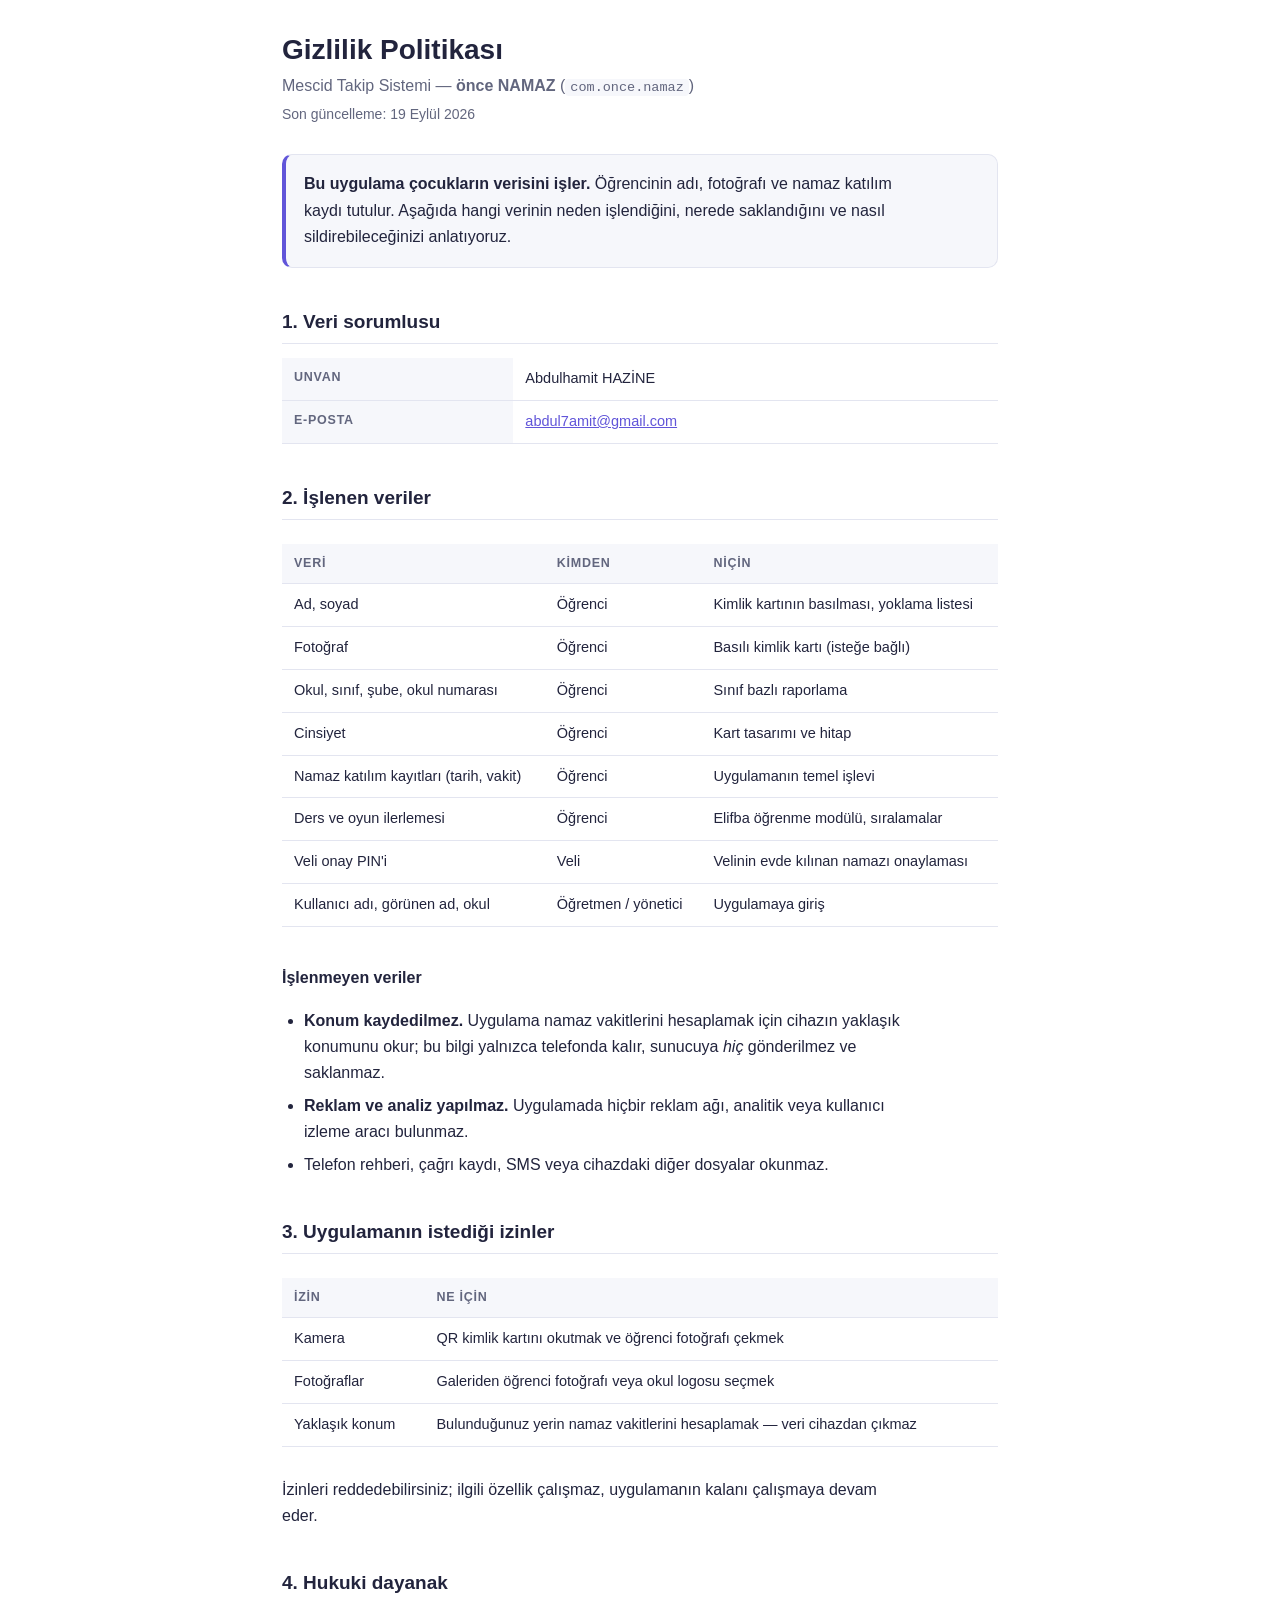
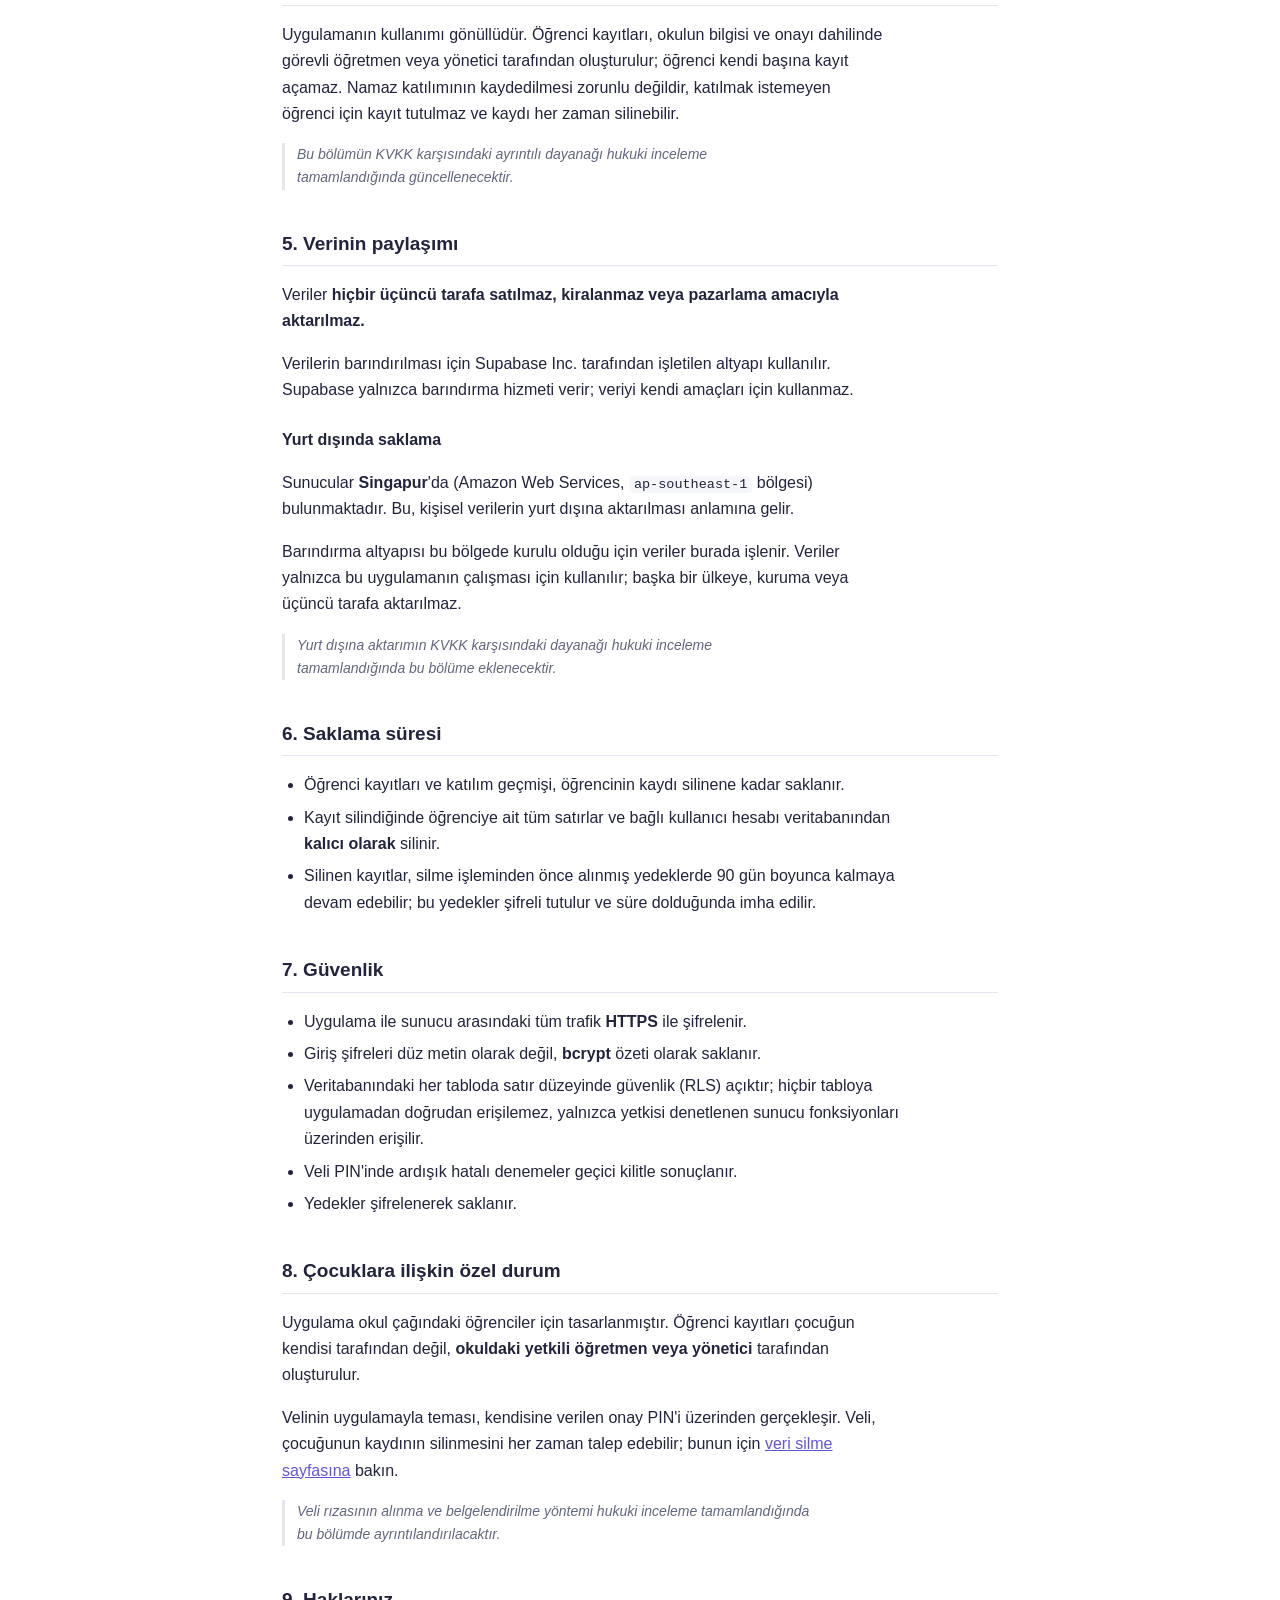
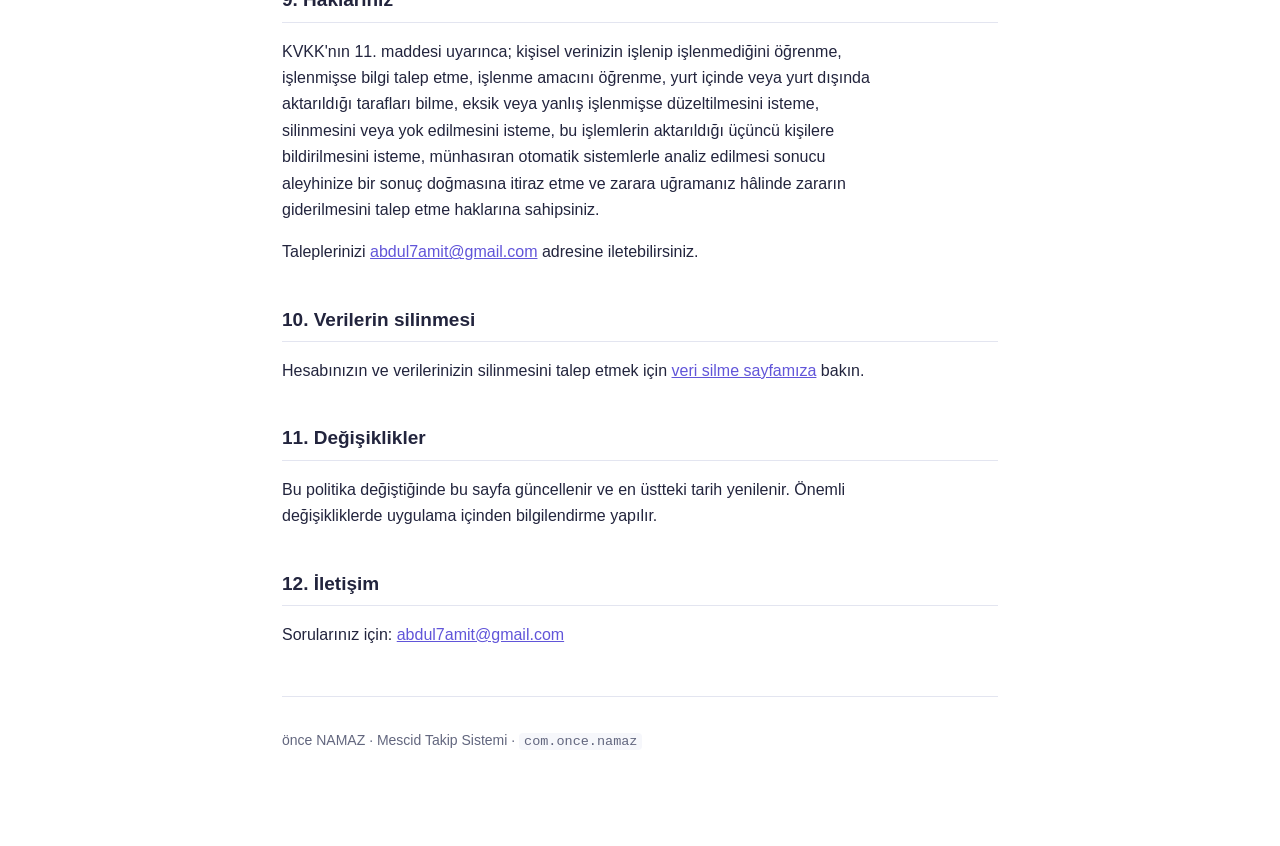
==== gizlilik.html @ a5a2df78 "önce NAMAZ yasal sayfaları" ====
<!doctype html>
<html lang="tr">
<head>
<meta charset="utf-8">
<meta name="viewport" content="width=device-width, initial-scale=1">
<title>Gizlilik Politikası — önce NAMAZ</title>
<link rel="stylesheet" href="stil.css">
</head>
<body>

<h1>Gizlilik Politikası</h1>
<p class="sub">Mescid Takip Sistemi — <strong>önce NAMAZ</strong> (<code>com.once.namaz</code>)</p>
<p class="date">Son güncelleme: 19 Eylül 2026</p>

<div class="kutu">
  <p><strong>Bu uygulama çocukların verisini işler.</strong> Öğrencinin adı, fotoğrafı ve namaz katılım kaydı tutulur. Aşağıda hangi verinin neden işlendiğini, nerede saklandığını ve nasıl sildirebileceğinizi anlatıyoruz.</p>
</div>

<h2>1. Veri sorumlusu</h2>
<table>
  <tr><th>Unvan</th><td>Abdulhamit HAZİNE</td></tr>
  <tr><th>E-posta</th><td><a href="mailto:abdul7amit@gmail.com">abdul7amit@gmail.com</a></td></tr>
</table>

<h2>2. İşlenen veriler</h2>
<div class="scroll">
<table>
  <thead><tr><th>Veri</th><th>Kimden</th><th>Niçin</th></tr></thead>
  <tbody>
    <tr><td>Ad, soyad</td><td>Öğrenci</td><td>Kimlik kartının basılması, yoklama listesi</td></tr>
    <tr><td>Fotoğraf</td><td>Öğrenci</td><td>Basılı kimlik kartı (isteğe bağlı)</td></tr>
    <tr><td>Okul, sınıf, şube, okul numarası</td><td>Öğrenci</td><td>Sınıf bazlı raporlama</td></tr>
    <tr><td>Cinsiyet</td><td>Öğrenci</td><td>Kart tasarımı ve hitap</td></tr>
    <tr><td>Namaz katılım kayıtları (tarih, vakit)</td><td>Öğrenci</td><td>Uygulamanın temel işlevi</td></tr>
    <tr><td>Ders ve oyun ilerlemesi</td><td>Öğrenci</td><td>Elifba öğrenme modülü, sıralamalar</td></tr>
    <tr><td>Veli onay PIN'i</td><td>Veli</td><td>Velinin evde kılınan namazı onaylaması</td></tr>
    <tr><td>Kullanıcı adı, görünen ad, okul</td><td>Öğretmen / yönetici</td><td>Uygulamaya giriş</td></tr>
  </tbody>
</table>
</div>

<h3>İşlenmeyen veriler</h3>
<ul>
  <li><strong>Konum kaydedilmez.</strong> Uygulama namaz vakitlerini hesaplamak için cihazın yaklaşık konumunu okur; bu bilgi yalnızca telefonda kalır, sunucuya <em>hiç</em> gönderilmez ve saklanmaz.</li>
  <li><strong>Reklam ve analiz yapılmaz.</strong> Uygulamada hiçbir reklam ağı, analitik veya kullanıcı izleme aracı bulunmaz.</li>
  <li>Telefon rehberi, çağrı kaydı, SMS veya cihazdaki diğer dosyalar okunmaz.</li>
</ul>

<h2>3. Uygulamanın istediği izinler</h2>
<div class="scroll">
<table>
  <thead><tr><th>İzin</th><th>Ne için</th></tr></thead>
  <tbody>
    <tr><td>Kamera</td><td>QR kimlik kartını okutmak ve öğrenci fotoğrafı çekmek</td></tr>
    <tr><td>Fotoğraflar</td><td>Galeriden öğrenci fotoğrafı veya okul logosu seçmek</td></tr>
    <tr><td>Yaklaşık konum</td><td>Bulunduğunuz yerin namaz vakitlerini hesaplamak — veri cihazdan çıkmaz</td></tr>
  </tbody>
</table>
</div>
<p>İzinleri reddedebilirsiniz; ilgili özellik çalışmaz, uygulamanın kalanı çalışmaya devam eder.</p>

<h2>4. Hukuki dayanak</h2>
<p>Uygulamanın kullanımı gönüllüdür. Öğrenci kayıtları, okulun bilgisi ve
onayı dahilinde görevli öğretmen veya yönetici tarafından oluşturulur; öğrenci
kendi başına kayıt açamaz. Namaz katılımının kaydedilmesi zorunlu değildir,
katılmak istemeyen öğrenci için kayıt tutulmaz ve kaydı her zaman silinebilir.</p>
<p class="inceleme">Bu bölümün KVKK karşısındaki ayrıntılı dayanağı hukuki
inceleme tamamlandığında güncellenecektir.</p>

<h2>5. Verinin paylaşımı</h2>
<p>Veriler <strong>hiçbir üçüncü tarafa satılmaz, kiralanmaz veya pazarlama amacıyla aktarılmaz.</strong></p>
<p>Verilerin barındırılması için Supabase Inc. tarafından işletilen altyapı kullanılır. Supabase yalnızca barındırma hizmeti verir; veriyi kendi amaçları için kullanmaz.</p>

<h3>Yurt dışında saklama</h3>
<p>Sunucular <strong>Singapur</strong>'da (Amazon Web Services, <code>ap-southeast-1</code> bölgesi) bulunmaktadır. Bu, kişisel verilerin yurt dışına aktarılması anlamına gelir.</p>
<p>Barındırma altyapısı bu bölgede kurulu olduğu için veriler burada işlenir.
Veriler yalnızca bu uygulamanın çalışması için kullanılır; başka bir ülkeye,
kuruma veya üçüncü tarafa aktarılmaz.</p>
<p class="inceleme">Yurt dışına aktarımın KVKK karşısındaki dayanağı hukuki
inceleme tamamlandığında bu bölüme eklenecektir.</p>

<h2>6. Saklama süresi</h2>
<ul>
  <li>Öğrenci kayıtları ve katılım geçmişi, öğrencinin kaydı silinene kadar saklanır.</li>
  <li>Kayıt silindiğinde öğrenciye ait tüm satırlar ve bağlı kullanıcı hesabı veritabanından <strong>kalıcı olarak</strong> silinir.</li>
  <li>Silinen kayıtlar, silme işleminden önce alınmış yedeklerde 90 gün boyunca kalmaya devam edebilir; bu yedekler şifreli tutulur ve süre dolduğunda imha edilir.</li>
</ul>

<h2>7. Güvenlik</h2>
<ul>
  <li>Uygulama ile sunucu arasındaki tüm trafik <strong>HTTPS</strong> ile şifrelenir.</li>
  <li>Giriş şifreleri düz metin olarak değil, <strong>bcrypt</strong> özeti olarak saklanır.</li>
  <li>Veritabanındaki her tabloda satır düzeyinde güvenlik (RLS) açıktır; hiçbir tabloya uygulamadan doğrudan erişilemez, yalnızca yetkisi denetlenen sunucu fonksiyonları üzerinden erişilir.</li>
  <li>Veli PIN'inde ardışık hatalı denemeler geçici kilitle sonuçlanır.</li>
  <li>Yedekler şifrelenerek saklanır.</li>
</ul>

<h2>8. Çocuklara ilişkin özel durum</h2>
<p>Uygulama okul çağındaki öğrenciler için tasarlanmıştır. Öğrenci kayıtları çocuğun kendisi tarafından değil, <strong>okuldaki yetkili öğretmen veya yönetici</strong> tarafından oluşturulur.</p>
<p>Velinin uygulamayla teması, kendisine verilen onay PIN'i üzerinden
gerçekleşir. Veli, çocuğunun kaydının silinmesini her zaman talep edebilir;
bunun için <a href="veri-silme.html">veri silme sayfasına</a> bakın.</p>
<p class="inceleme">Veli rızasının alınma ve belgelendirilme yöntemi hukuki
inceleme tamamlandığında bu bölümde ayrıntılandırılacaktır.</p>

<h2>9. Haklarınız</h2>
<p>KVKK'nın 11. maddesi uyarınca; kişisel verinizin işlenip işlenmediğini öğrenme, işlenmişse bilgi talep etme, işlenme amacını öğrenme, yurt içinde veya yurt dışında aktarıldığı tarafları bilme, eksik veya yanlış işlenmişse düzeltilmesini isteme, silinmesini veya yok edilmesini isteme, bu işlemlerin aktarıldığı üçüncü kişilere bildirilmesini isteme, münhasıran otomatik sistemlerle analiz edilmesi sonucu aleyhinize bir sonuç doğmasına itiraz etme ve zarara uğramanız hâlinde zararın giderilmesini talep etme haklarına sahipsiniz.</p>
<p>Taleplerinizi <a href="mailto:abdul7amit@gmail.com">abdul7amit@gmail.com</a> adresine iletebilirsiniz.</p>

<h2>10. Verilerin silinmesi</h2>
<p>Hesabınızın ve verilerinizin silinmesini talep etmek için <a href="veri-silme.html">veri silme sayfamıza</a> bakın.</p>

<h2>11. Değişiklikler</h2>
<p>Bu politika değiştiğinde bu sayfa güncellenir ve en üstteki tarih yenilenir. Önemli değişikliklerde uygulama içinden bilgilendirme yapılır.</p>

<h2>12. İletişim</h2>
<p>Sorularınız için: <a href="mailto:abdul7amit@gmail.com">abdul7amit@gmail.com</a></p>

<footer>
  <p>önce NAMAZ · Mescid Takip Sistemi · <code>com.once.namaz</code></p>
</footer>

</body>
</html>
---- stil.css ----
/* Yasal sayfalar icin sade, her yerde calisan stil. Harici font yok. */
:root {
  --ink: #22243D; --muted: #62667E; --rule: #E3E5F0;
  --bg: #FFFFFF; --soft: #F6F7FB; --accent: #6155D9; --warn: #B96016; --warn-bg: #FFF6EC;
}
@media (prefers-color-scheme: dark) {
  :root {
    --ink: #EDEEF7; --muted: #9EA2BD; --rule: #32345A;
    --bg: #16172A; --soft: #1F2039; --accent: #9D93FF; --warn: #E9A264; --warn-bg: #3D2C1C;
  }
}
* { box-sizing: border-box; }
body {
  margin: 0 auto; padding: 32px 22px 80px; max-width: 760px;
  background: var(--bg); color: var(--ink);
  font: 16px/1.65 -apple-system, BlinkMacSystemFont, "Segoe UI", Roboto, Arial, sans-serif;
  -webkit-text-size-adjust: 100%;
}
h1 { font-size: 28px; line-height: 1.25; margin: 0 0 6px; }
h2 { font-size: 19px; margin: 38px 0 10px; padding-bottom: 6px; border-bottom: 1px solid var(--rule); }
h3 { font-size: 16px; margin: 24px 0 8px; }
p, li { max-width: 68ch; }
.sub { color: var(--muted); margin: 0 0 4px; }
.date { color: var(--muted); font-size: 14px; margin: 0 0 28px; }
ul { padding-left: 22px; }
li { margin-bottom: 6px; }
a { color: var(--accent); }
code {
  background: var(--soft); padding: 1px 5px; border-radius: 4px;
  font: 13.5px/1.5 ui-monospace, "SF Mono", Consolas, monospace;
}
table { border-collapse: collapse; width: 100%; font-size: 14.5px; margin: 14px 0; }
th, td { text-align: left; padding: 9px 12px; border-bottom: 1px solid var(--rule); vertical-align: top; }
th { background: var(--soft); font-size: 12.5px; text-transform: uppercase; letter-spacing: .06em; color: var(--muted); }
.scroll { overflow-x: auto; }
.doldur {
  background: var(--warn-bg); border: 1px dashed var(--warn); color: var(--warn);
  padding: 2px 7px; border-radius: 5px; font-weight: 600; font-size: 14px;
}
.kutu {
  background: var(--soft); border: 1px solid var(--rule); border-left: 4px solid var(--accent);
  border-radius: 10px; padding: 16px 18px; margin: 20px 0;
}
.kutu p:first-child { margin-top: 0; }
.kutu p:last-child { margin-bottom: 0; }
footer { margin-top: 48px; padding-top: 18px; border-top: 1px solid var(--rule); color: var(--muted); font-size: 14px; }

/* Hukuki inceleme bekleyen bolumler icin sade, gorunur ama abartisiz not. */
.inceleme {
  font-size: 14px; color: var(--muted); font-style: italic;
  border-left: 3px solid var(--rule); padding-left: 12px; margin-top: 12px;
}
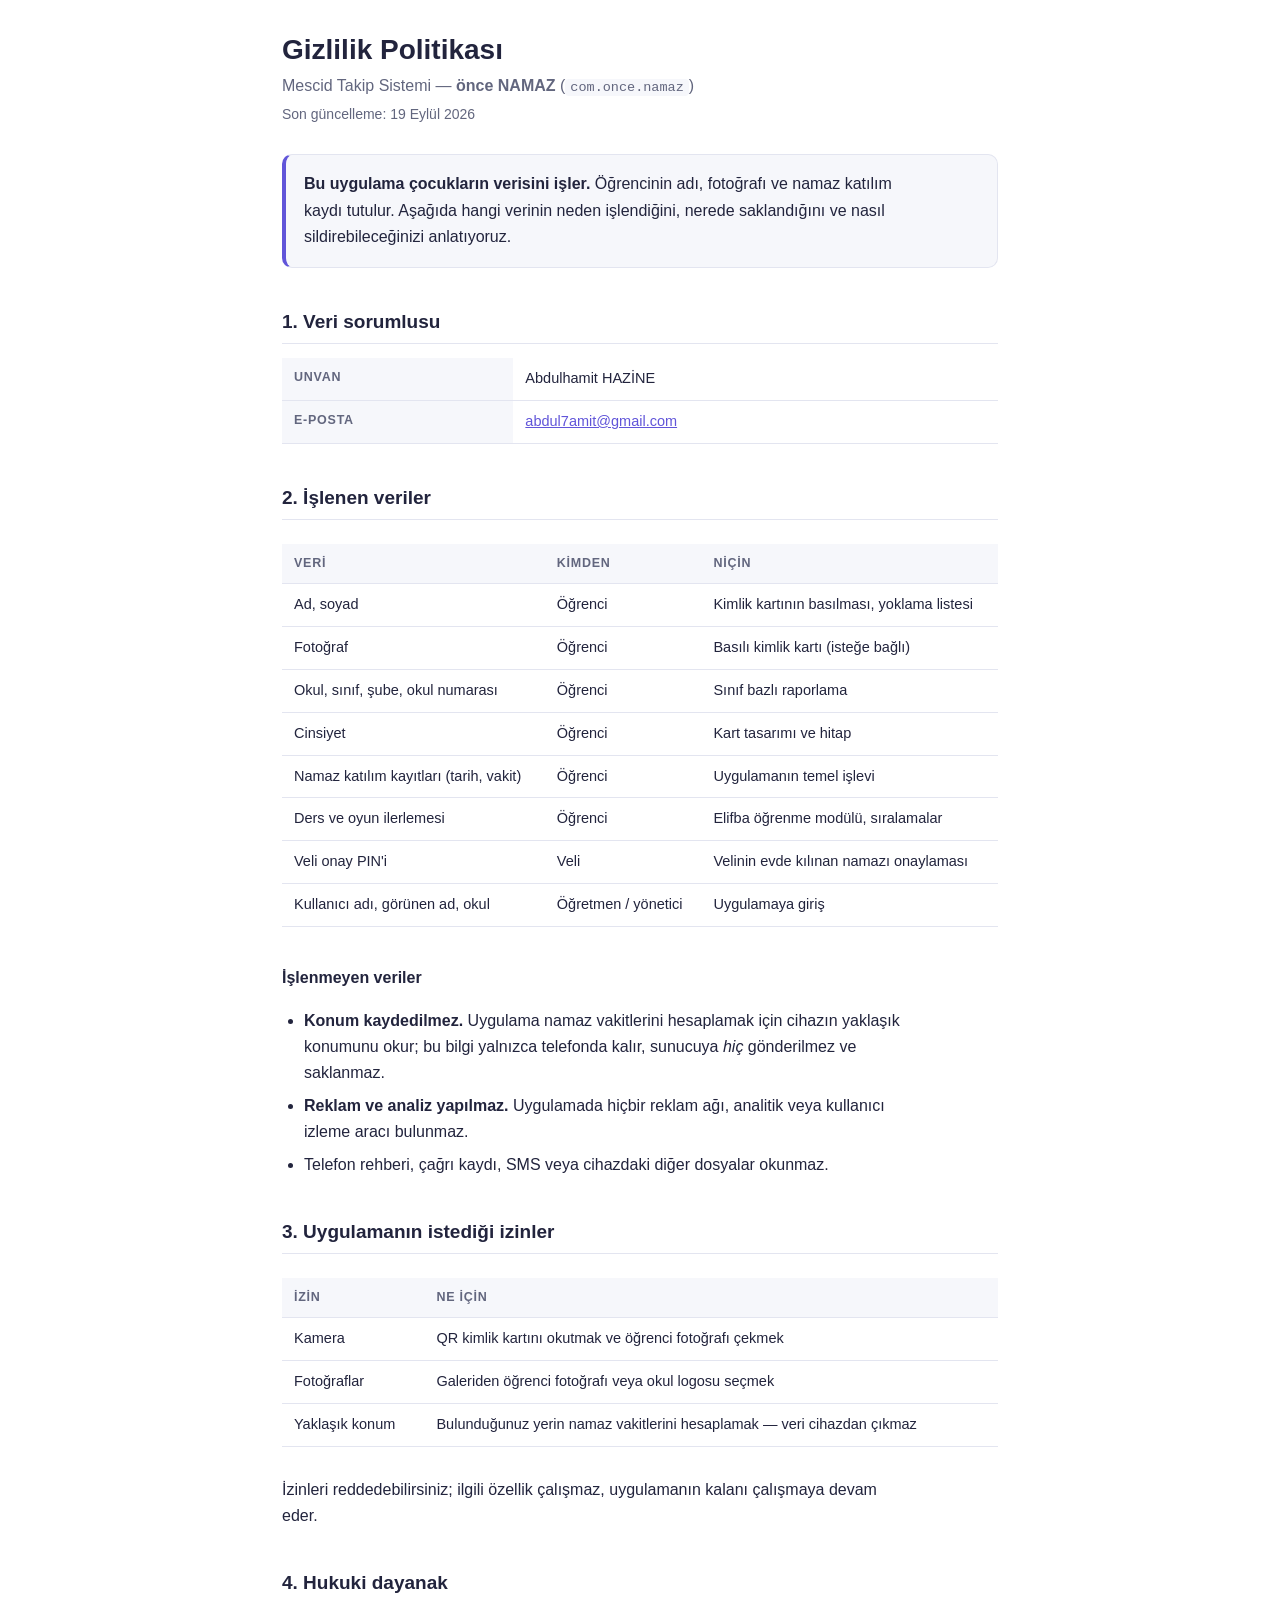
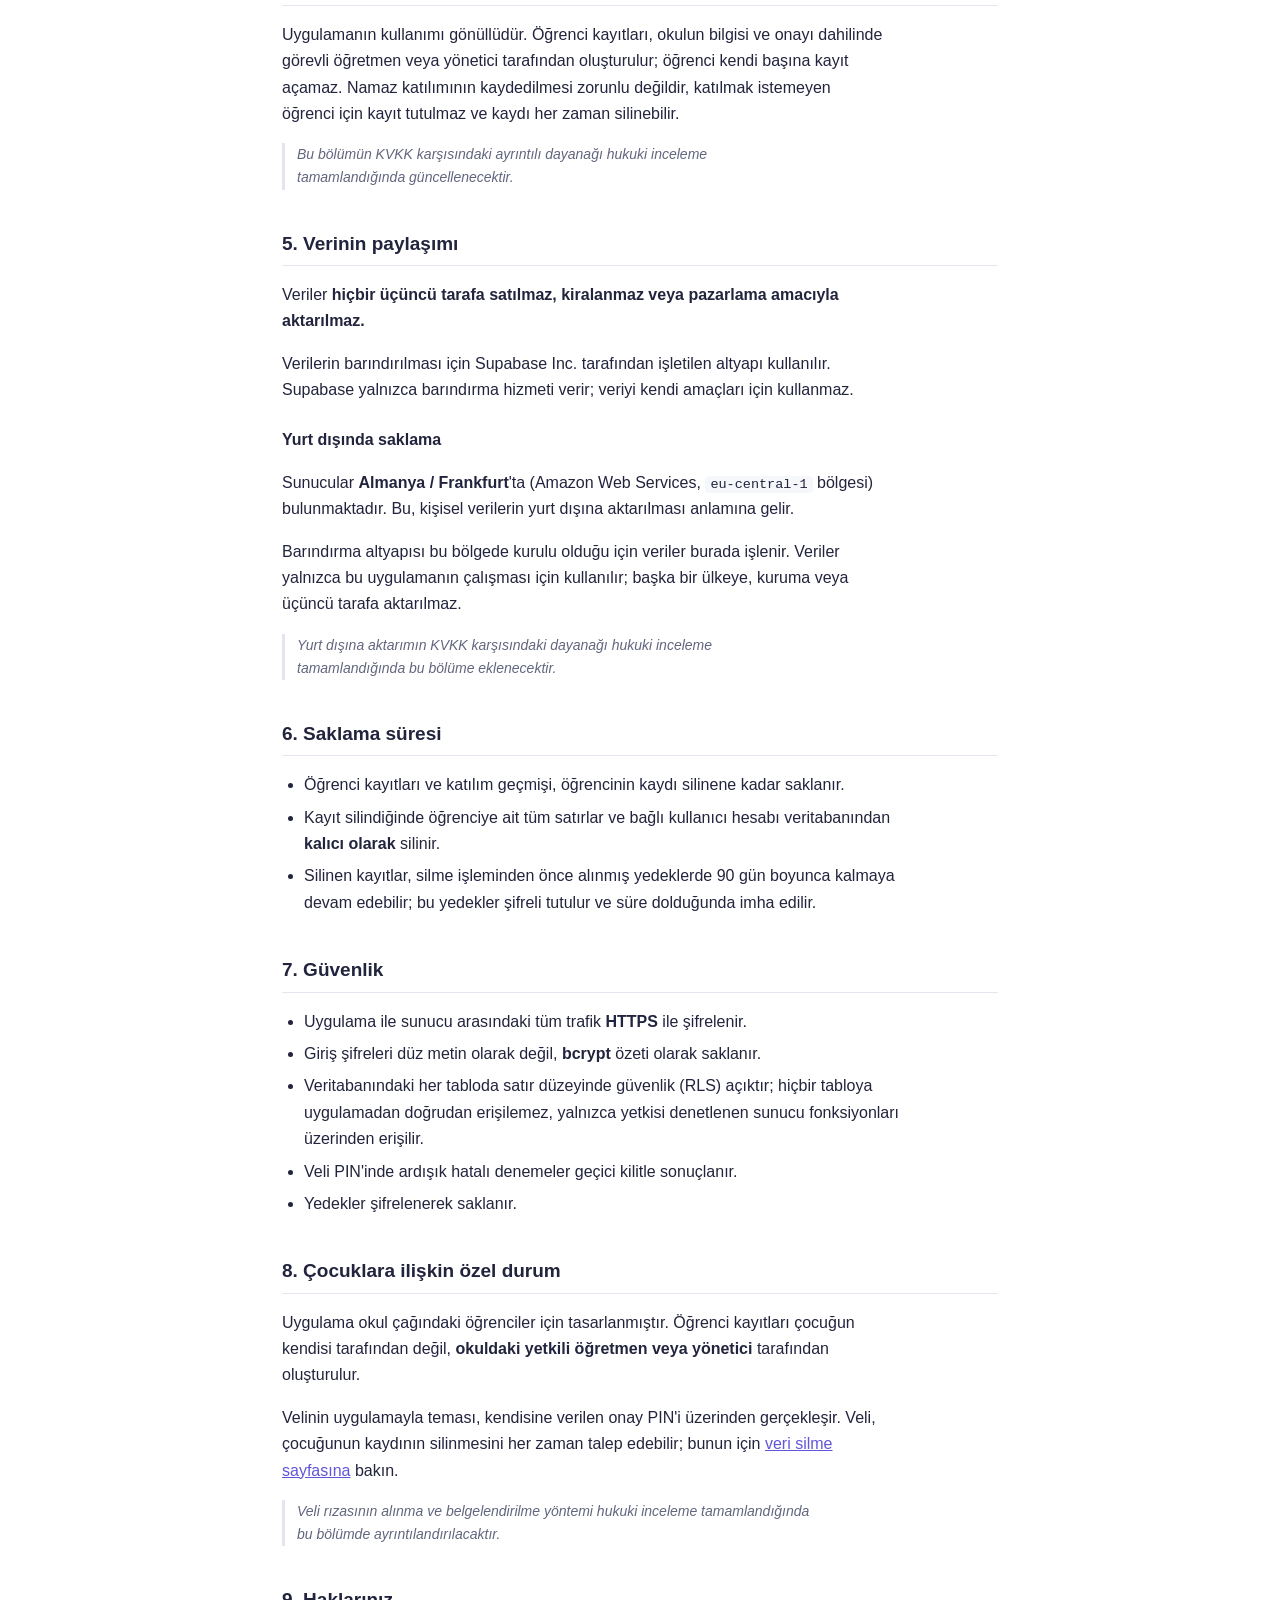
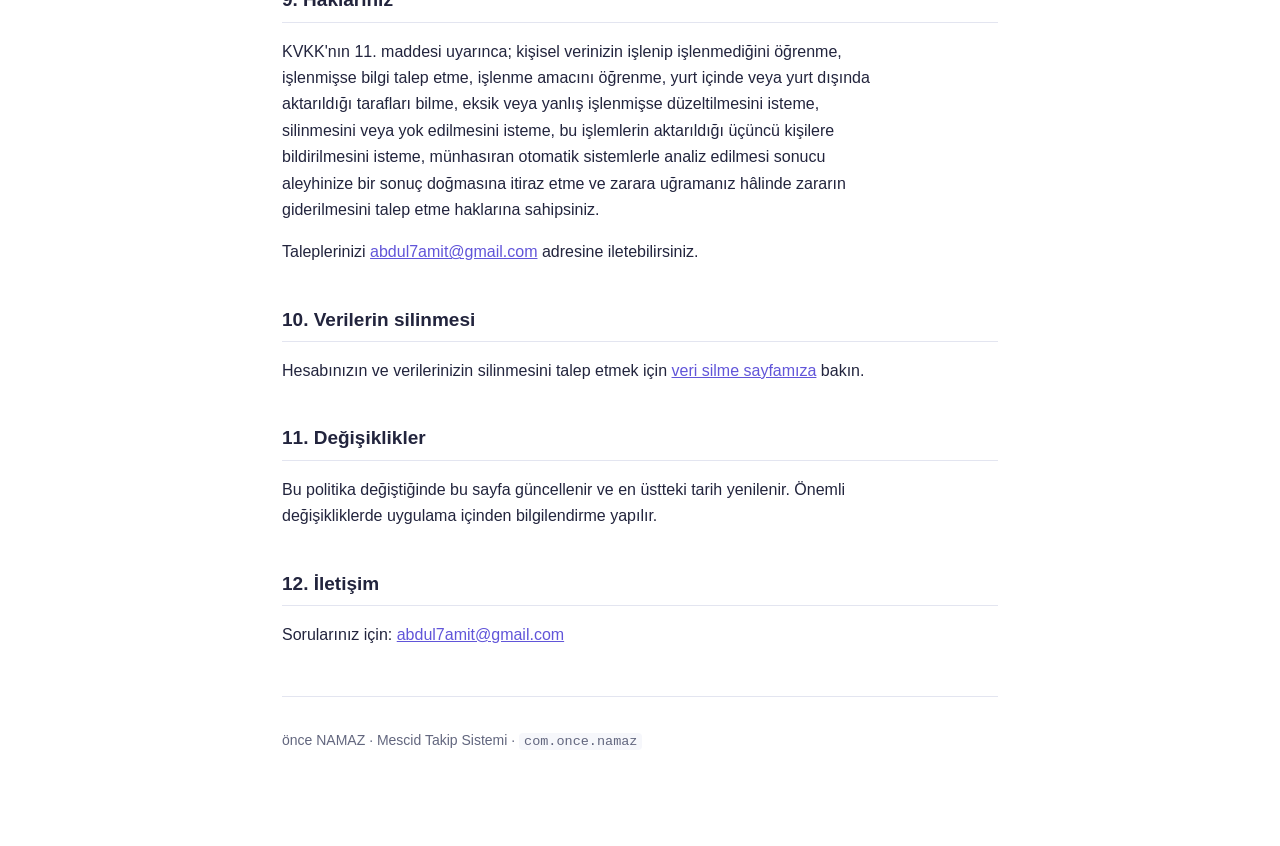
==== commit 2baa2e7d: "Sunucu konumunu düzelt: Singapur -> Almanya/Frankfurt Supabase projesi eu-central-1 bölgesine taşınd" ====
--- a/gizlilik.html
+++ b/gizlilik.html
@@ -72,7 +72,7 @@
 <p>Verilerin barındırılması için Supabase Inc. tarafından işletilen altyapı kullanılır. Supabase yalnızca barındırma hizmeti verir; veriyi kendi amaçları için kullanmaz.</p>
 
 <h3>Yurt dışında saklama</h3>
-<p>Sunucular <strong>Singapur</strong>'da (Amazon Web Services, <code>ap-southeast-1</code> bölgesi) bulunmaktadır. Bu, kişisel verilerin yurt dışına aktarılması anlamına gelir.</p>
+<p>Sunucular <strong>Almanya / Frankfurt</strong>'ta (Amazon Web Services, <code>eu-central-1</code> bölgesi) bulunmaktadır. Bu, kişisel verilerin yurt dışına aktarılması anlamına gelir.</p>
 <p>Barındırma altyapısı bu bölgede kurulu olduğu için veriler burada işlenir.
 Veriler yalnızca bu uygulamanın çalışması için kullanılır; başka bir ülkeye,
 kuruma veya üçüncü tarafa aktarılmaz.</p>
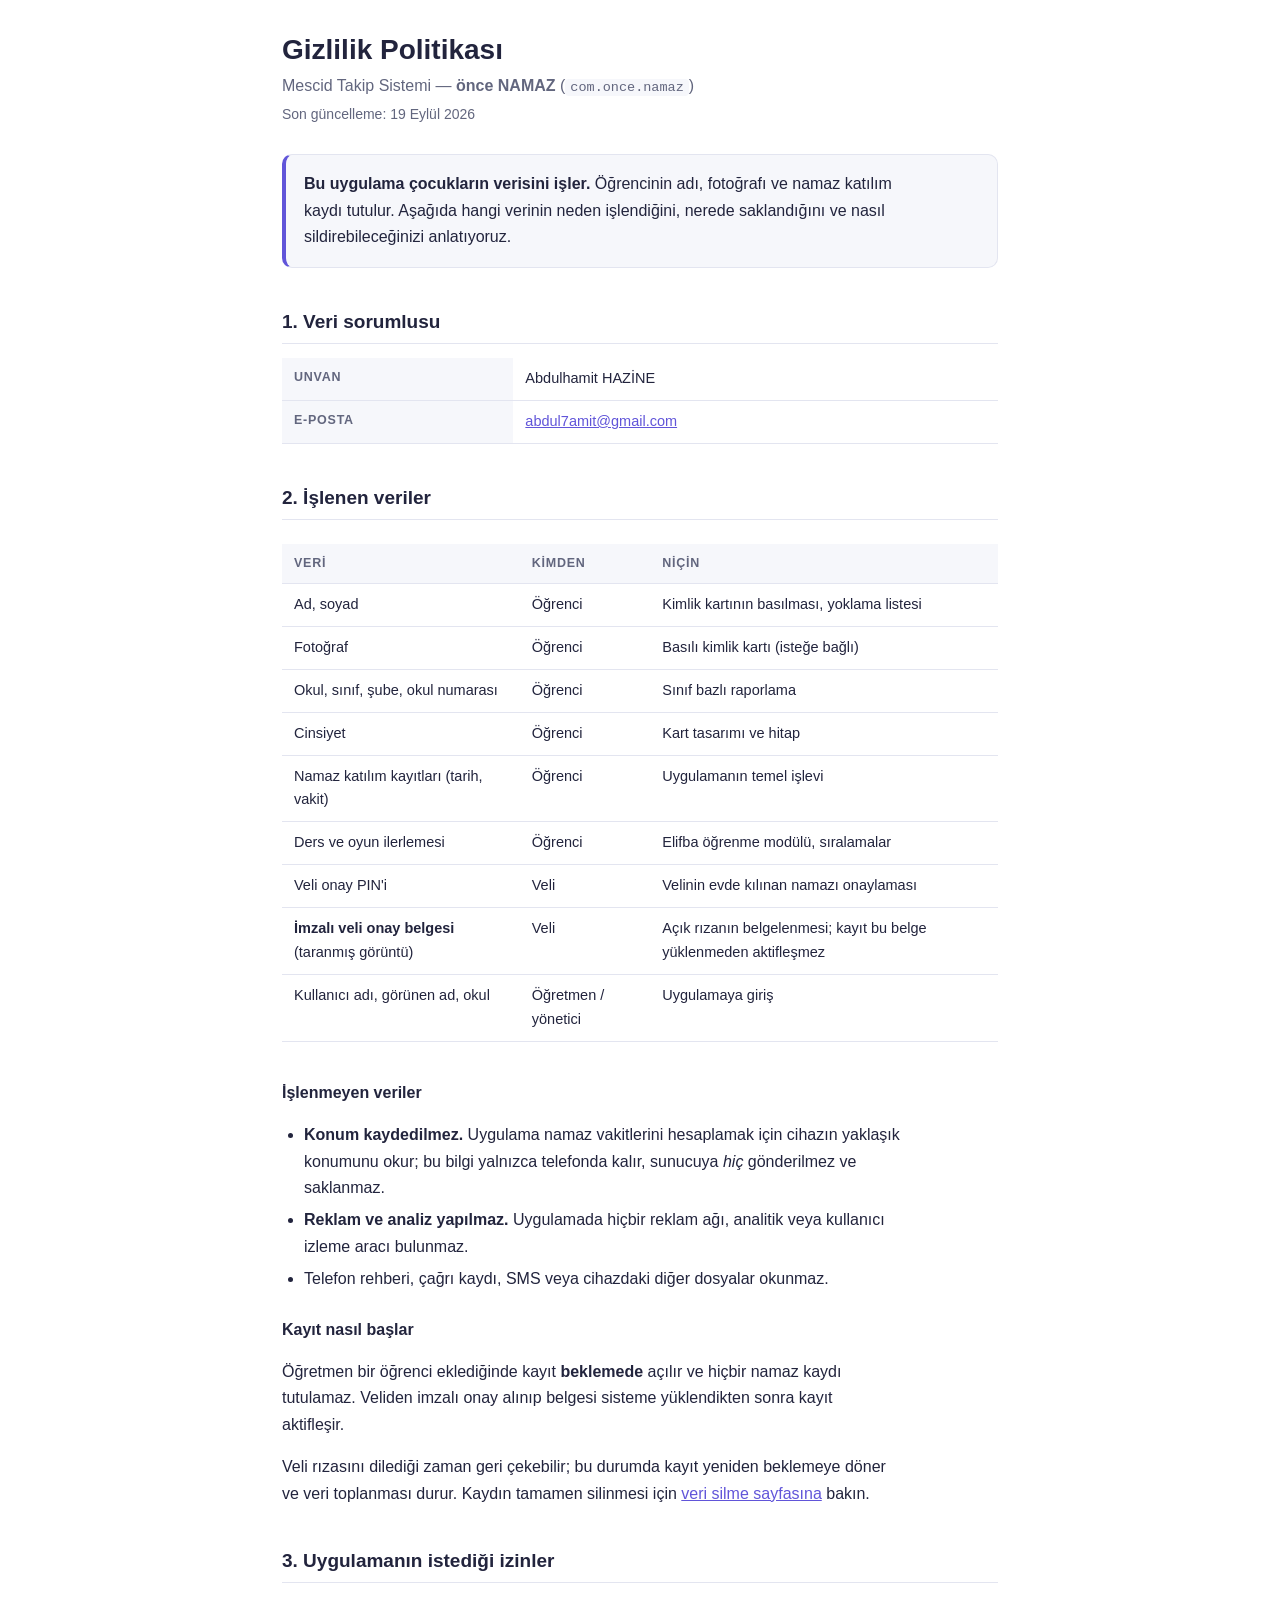
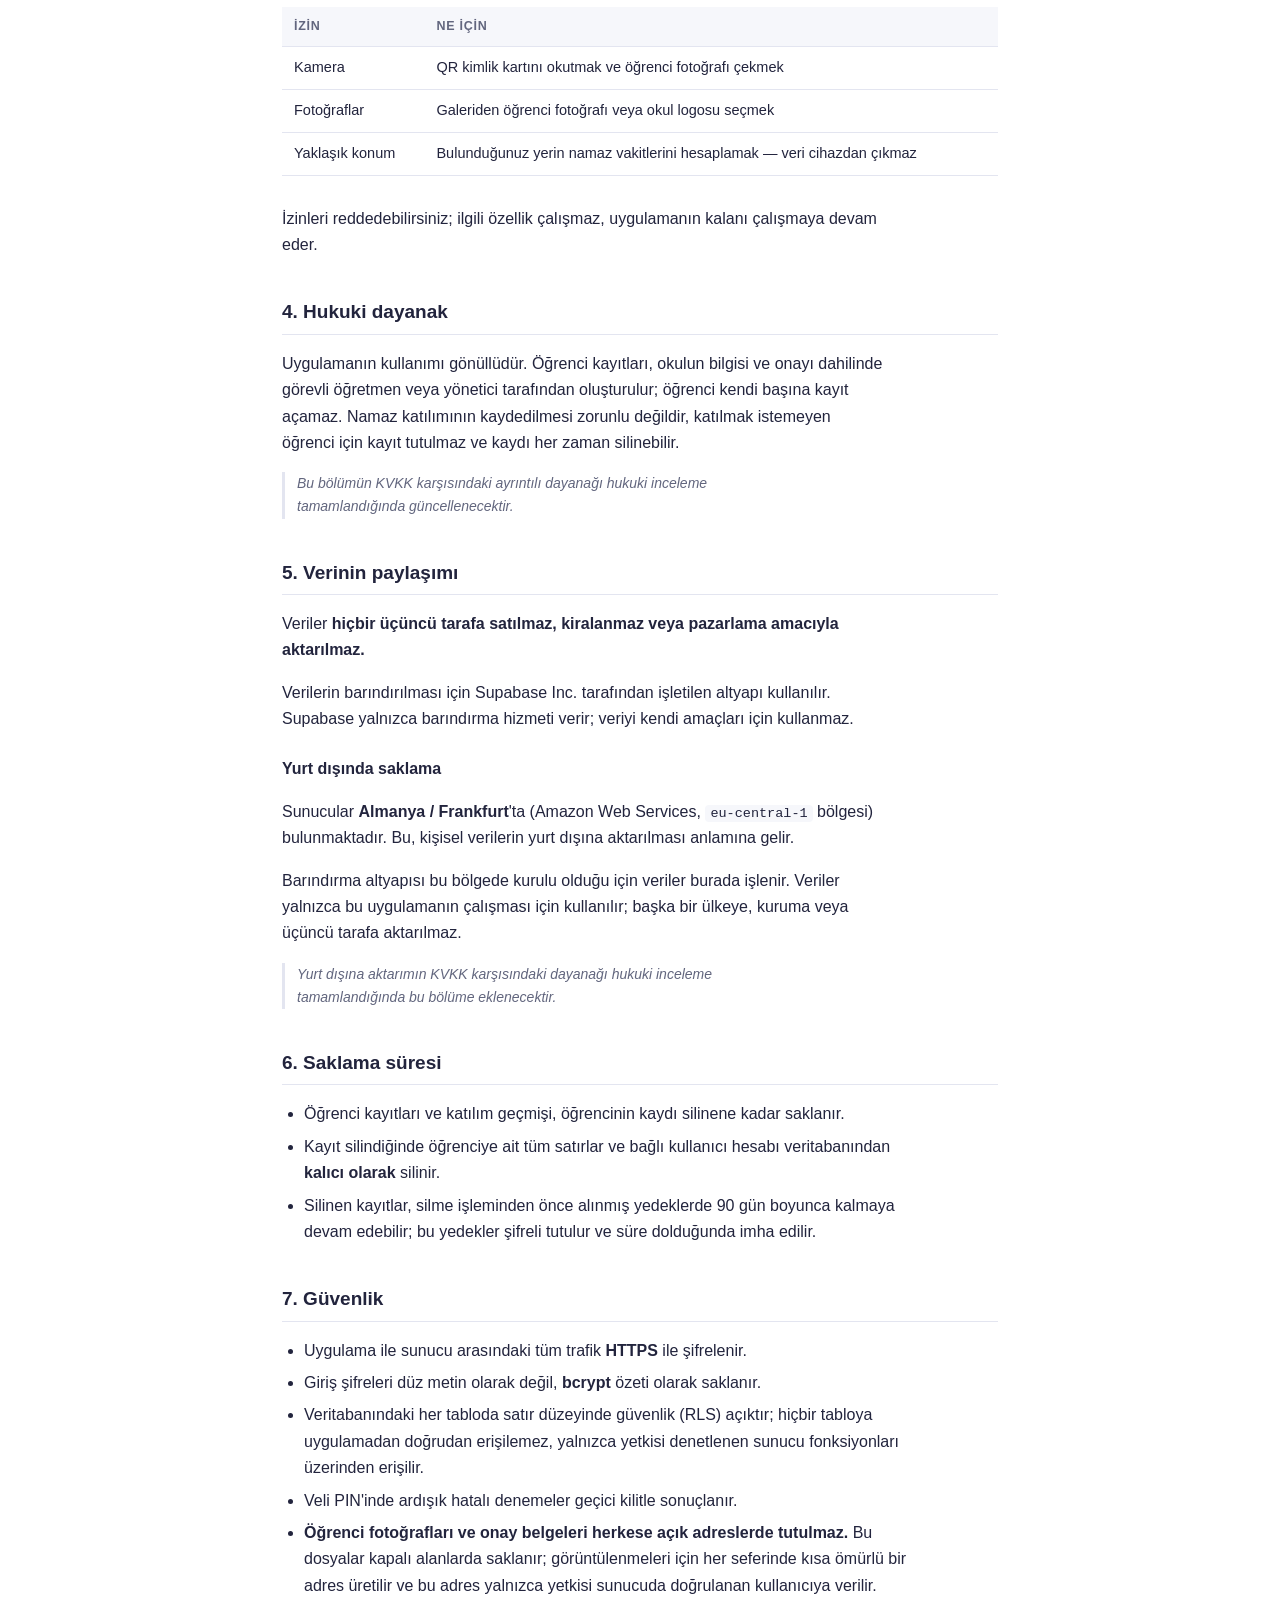
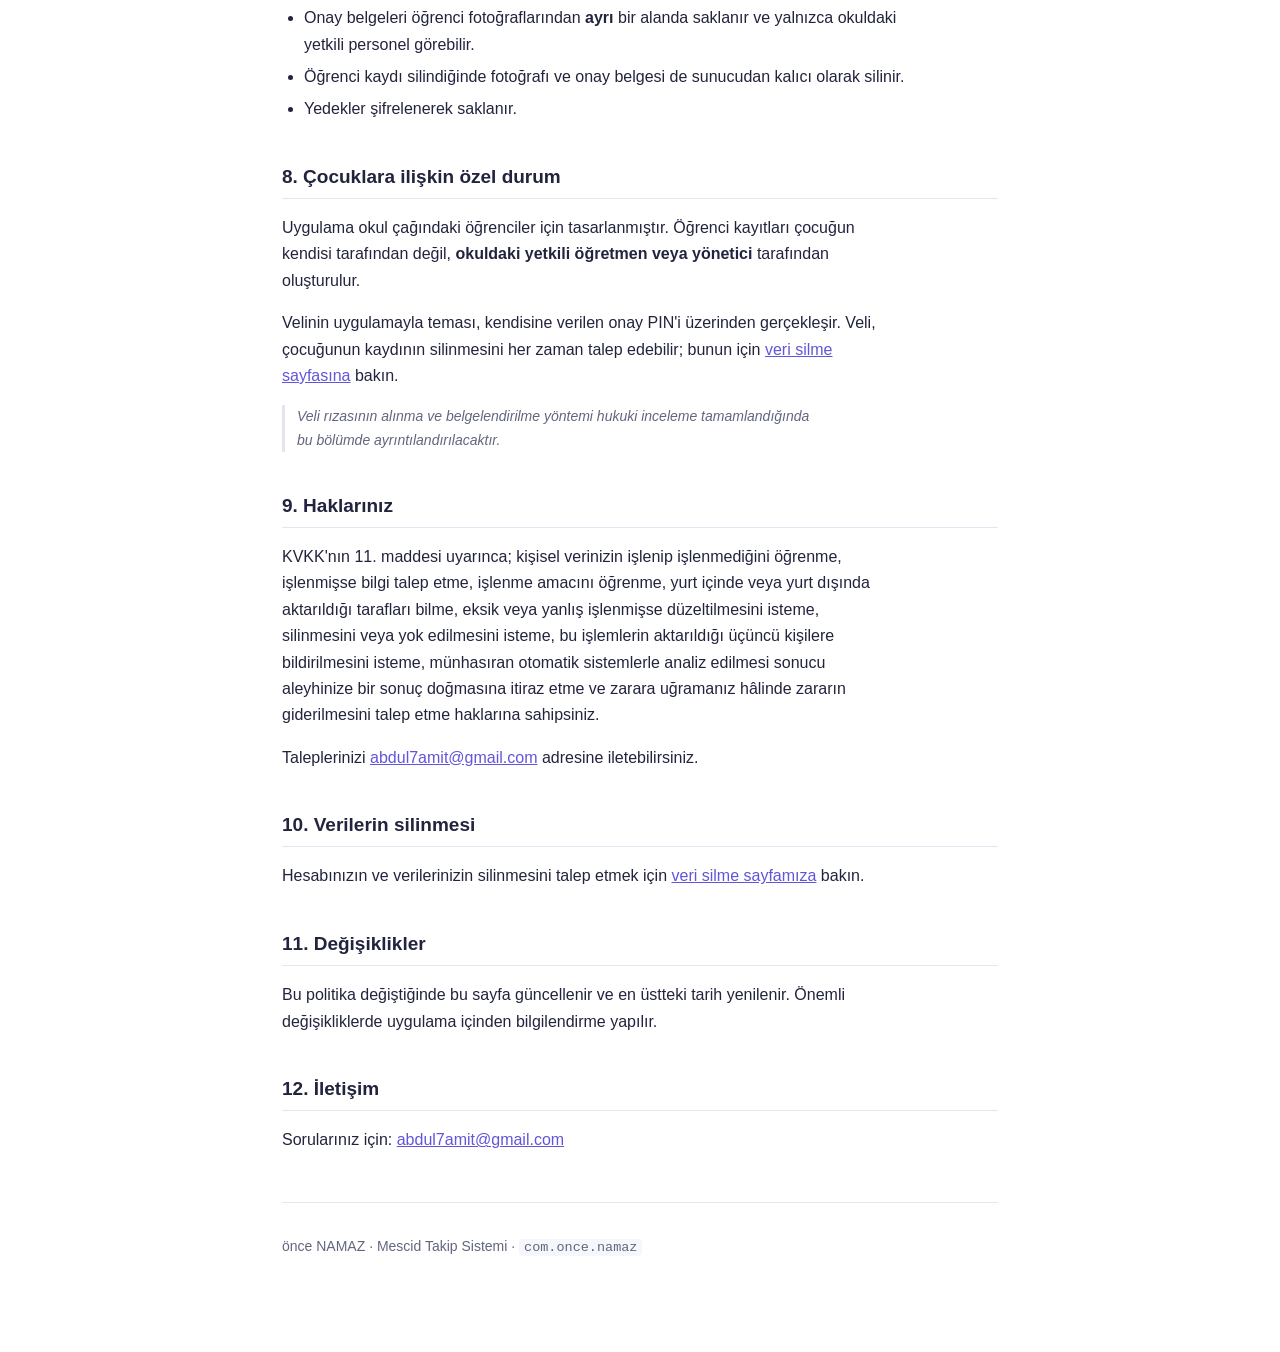
==== commit 9343a360: "Onay belgesi ve güncel güvenlik önlemleri" ====
--- a/gizlilik.html
+++ b/gizlilik.html
@@ -34,6 +34,7 @@
     <tr><td>Namaz katılım kayıtları (tarih, vakit)</td><td>Öğrenci</td><td>Uygulamanın temel işlevi</td></tr>
     <tr><td>Ders ve oyun ilerlemesi</td><td>Öğrenci</td><td>Elifba öğrenme modülü, sıralamalar</td></tr>
     <tr><td>Veli onay PIN'i</td><td>Veli</td><td>Velinin evde kılınan namazı onaylaması</td></tr>
+    <tr><td><strong>İmzalı veli onay belgesi</strong> (taranmış görüntü)</td><td>Veli</td><td>Açık rızanın belgelenmesi; kayıt bu belge yüklenmeden aktifleşmez</td></tr>
     <tr><td>Kullanıcı adı, görünen ad, okul</td><td>Öğretmen / yönetici</td><td>Uygulamaya giriş</td></tr>
   </tbody>
 </table>
@@ -45,6 +46,10 @@
   <li><strong>Reklam ve analiz yapılmaz.</strong> Uygulamada hiçbir reklam ağı, analitik veya kullanıcı izleme aracı bulunmaz.</li>
   <li>Telefon rehberi, çağrı kaydı, SMS veya cihazdaki diğer dosyalar okunmaz.</li>
 </ul>
+
+<h3>Kayıt nasıl başlar</h3>
+<p>Öğretmen bir öğrenci eklediğinde kayıt <strong>beklemede</strong> açılır ve hiçbir namaz kaydı tutulamaz. Veliden imzalı onay alınıp belgesi sisteme yüklendikten sonra kayıt aktifleşir.</p>
+<p>Veli rızasını dilediği zaman geri çekebilir; bu durumda kayıt yeniden beklemeye döner ve veri toplanması durur. Kaydın tamamen silinmesi için <a href="veri-silme.html">veri silme sayfasına</a> bakın.</p>
 
 <h2>3. Uygulamanın istediği izinler</h2>
 <div class="scroll">
@@ -92,6 +97,9 @@
   <li>Giriş şifreleri düz metin olarak değil, <strong>bcrypt</strong> özeti olarak saklanır.</li>
   <li>Veritabanındaki her tabloda satır düzeyinde güvenlik (RLS) açıktır; hiçbir tabloya uygulamadan doğrudan erişilemez, yalnızca yetkisi denetlenen sunucu fonksiyonları üzerinden erişilir.</li>
   <li>Veli PIN'inde ardışık hatalı denemeler geçici kilitle sonuçlanır.</li>
+  <li><strong>Öğrenci fotoğrafları ve onay belgeleri herkese açık adreslerde tutulmaz.</strong> Bu dosyalar kapalı alanlarda saklanır; görüntülenmeleri için her seferinde kısa ömürlü bir adres üretilir ve bu adres yalnızca yetkisi sunucuda doğrulanan kullanıcıya verilir.</li>
+  <li>Onay belgeleri öğrenci fotoğraflarından <strong>ayrı</strong> bir alanda saklanır ve yalnızca okuldaki yetkili personel görebilir.</li>
+  <li>Öğrenci kaydı silindiğinde fotoğrafı ve onay belgesi de sunucudan kalıcı olarak silinir.</li>
   <li>Yedekler şifrelenerek saklanır.</li>
 </ul>
 
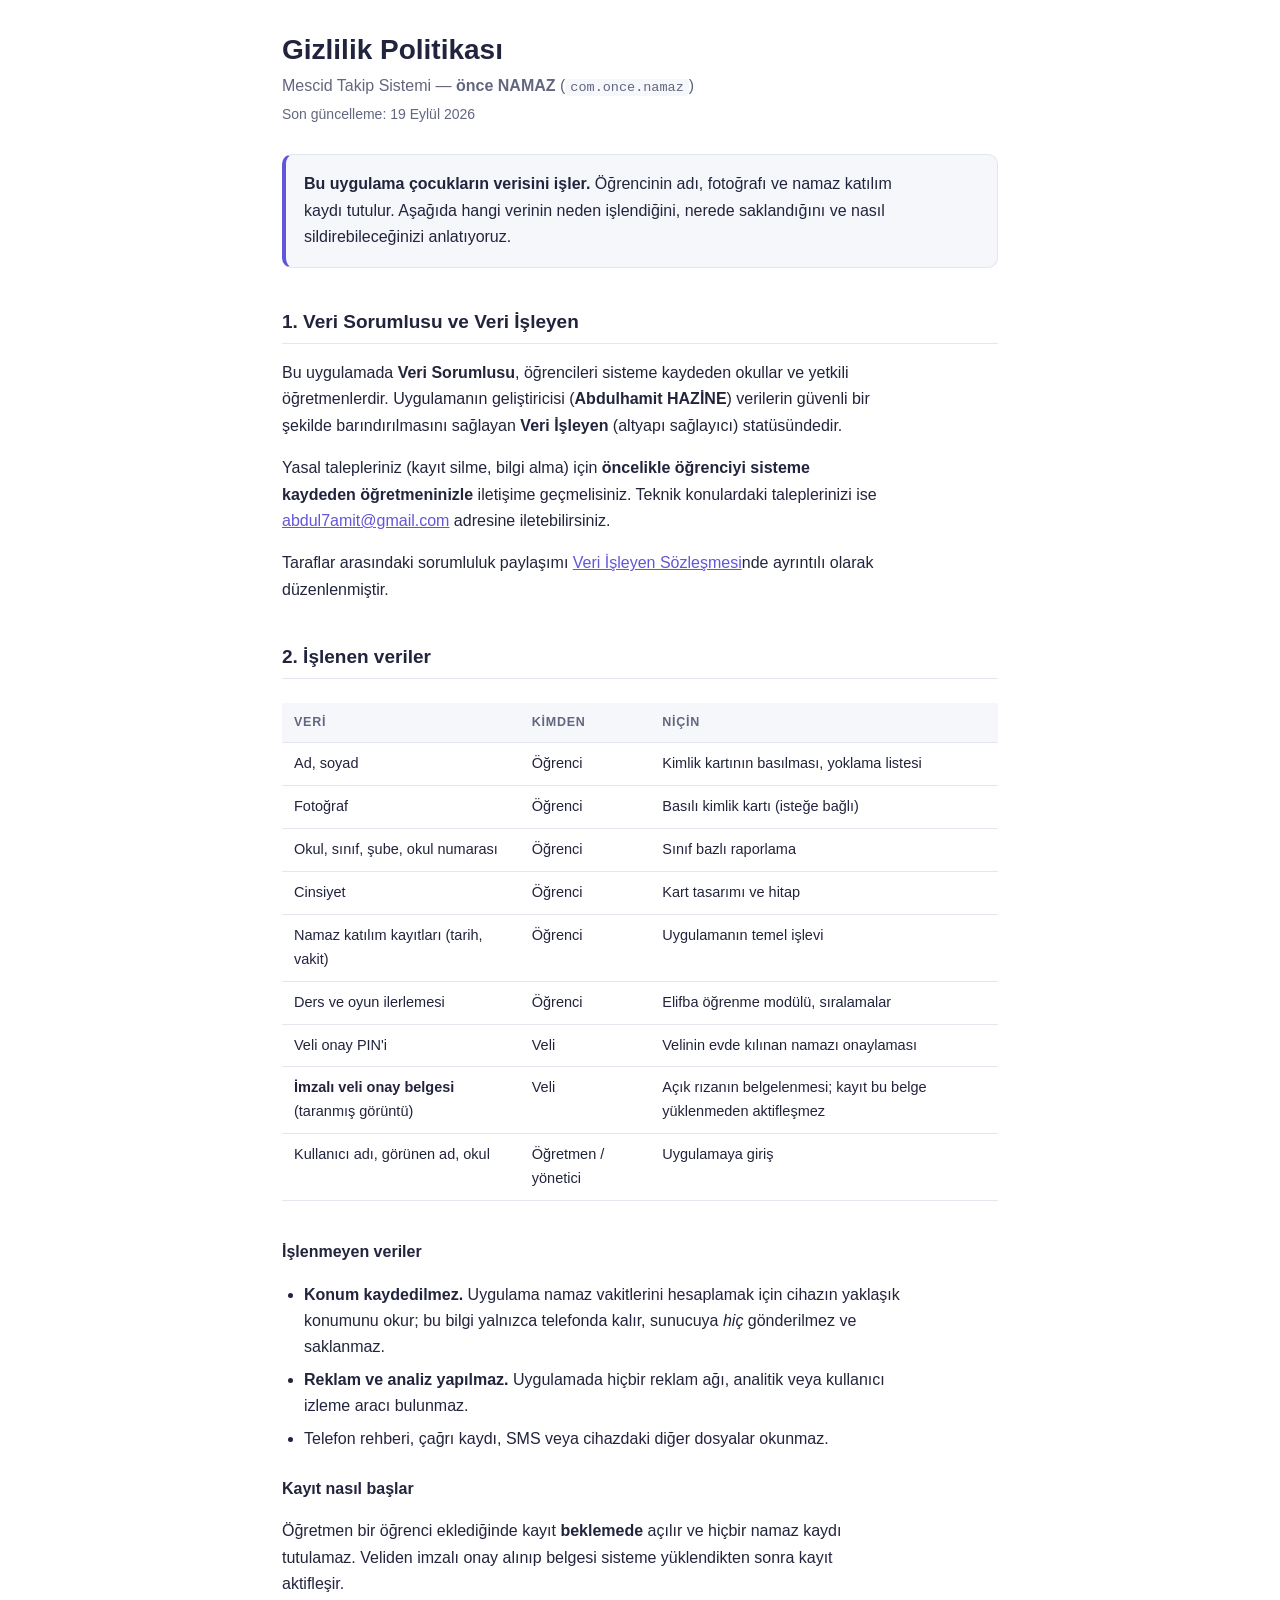
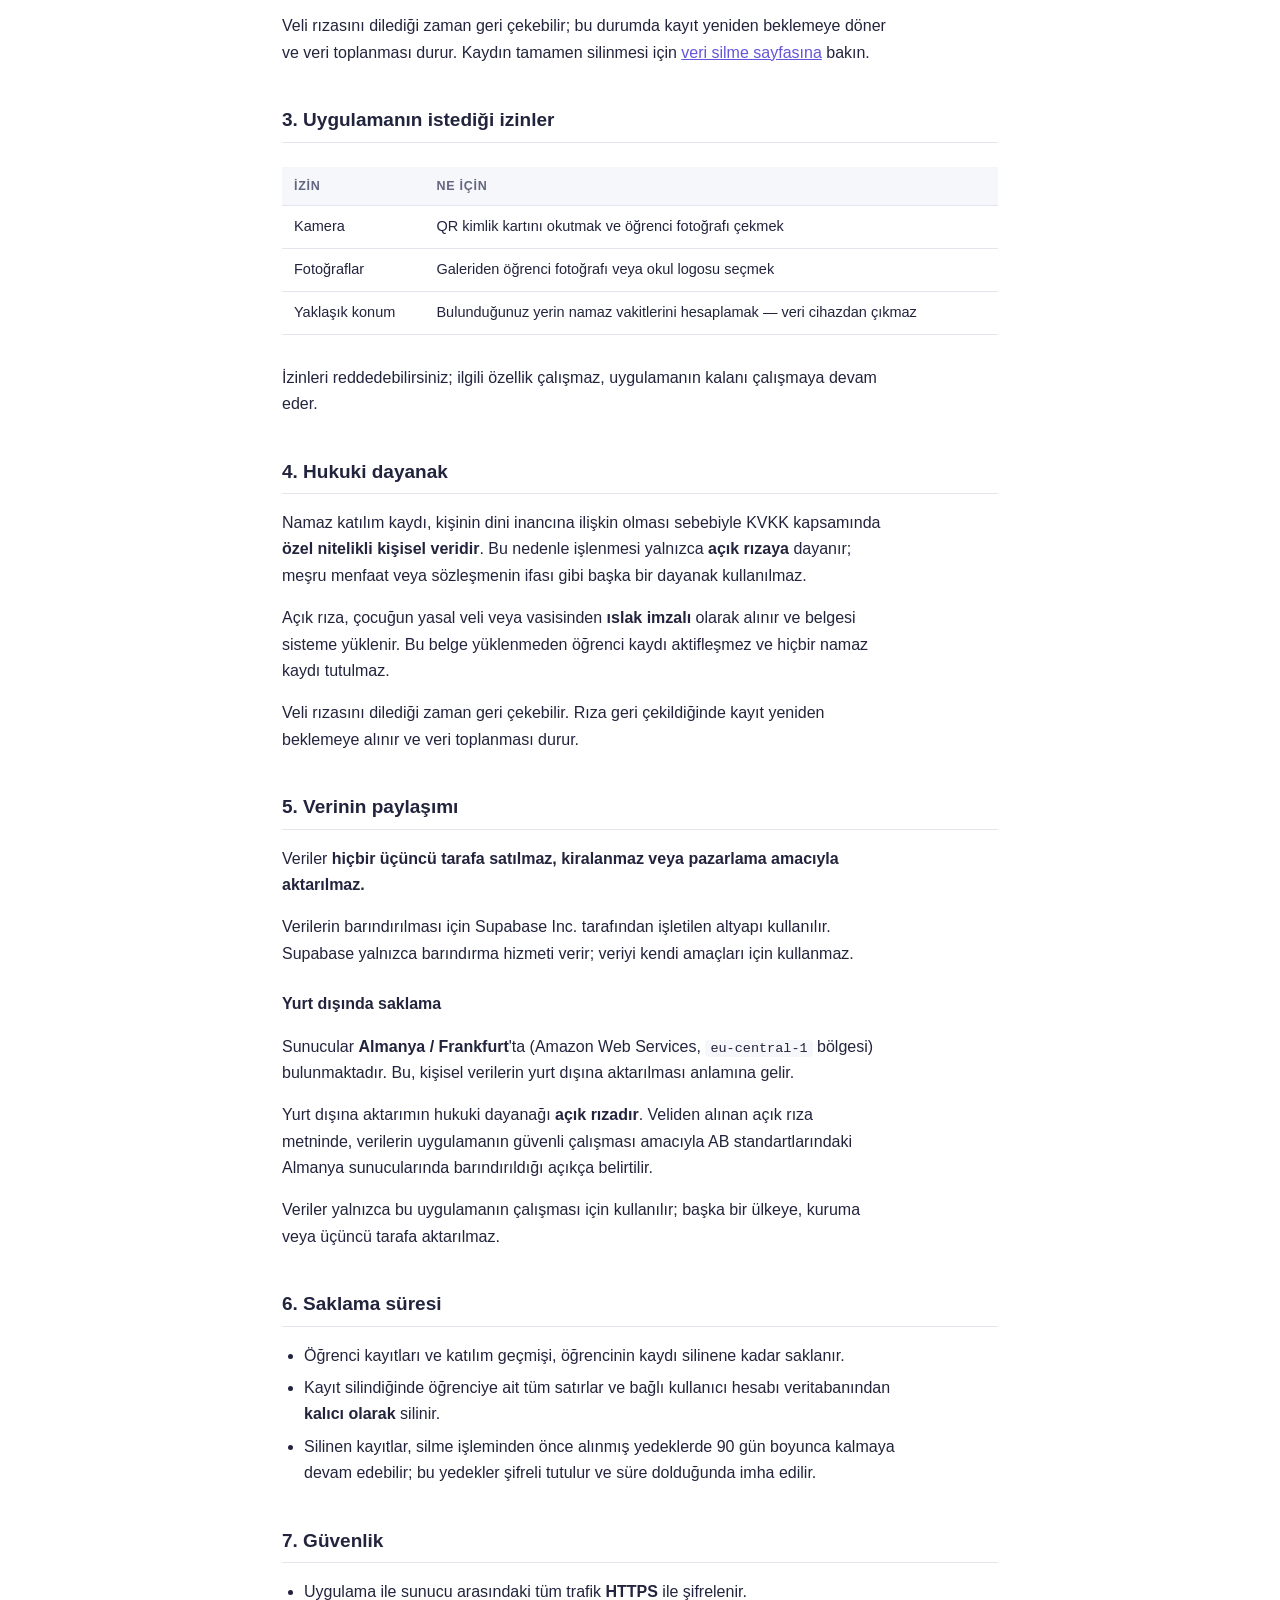
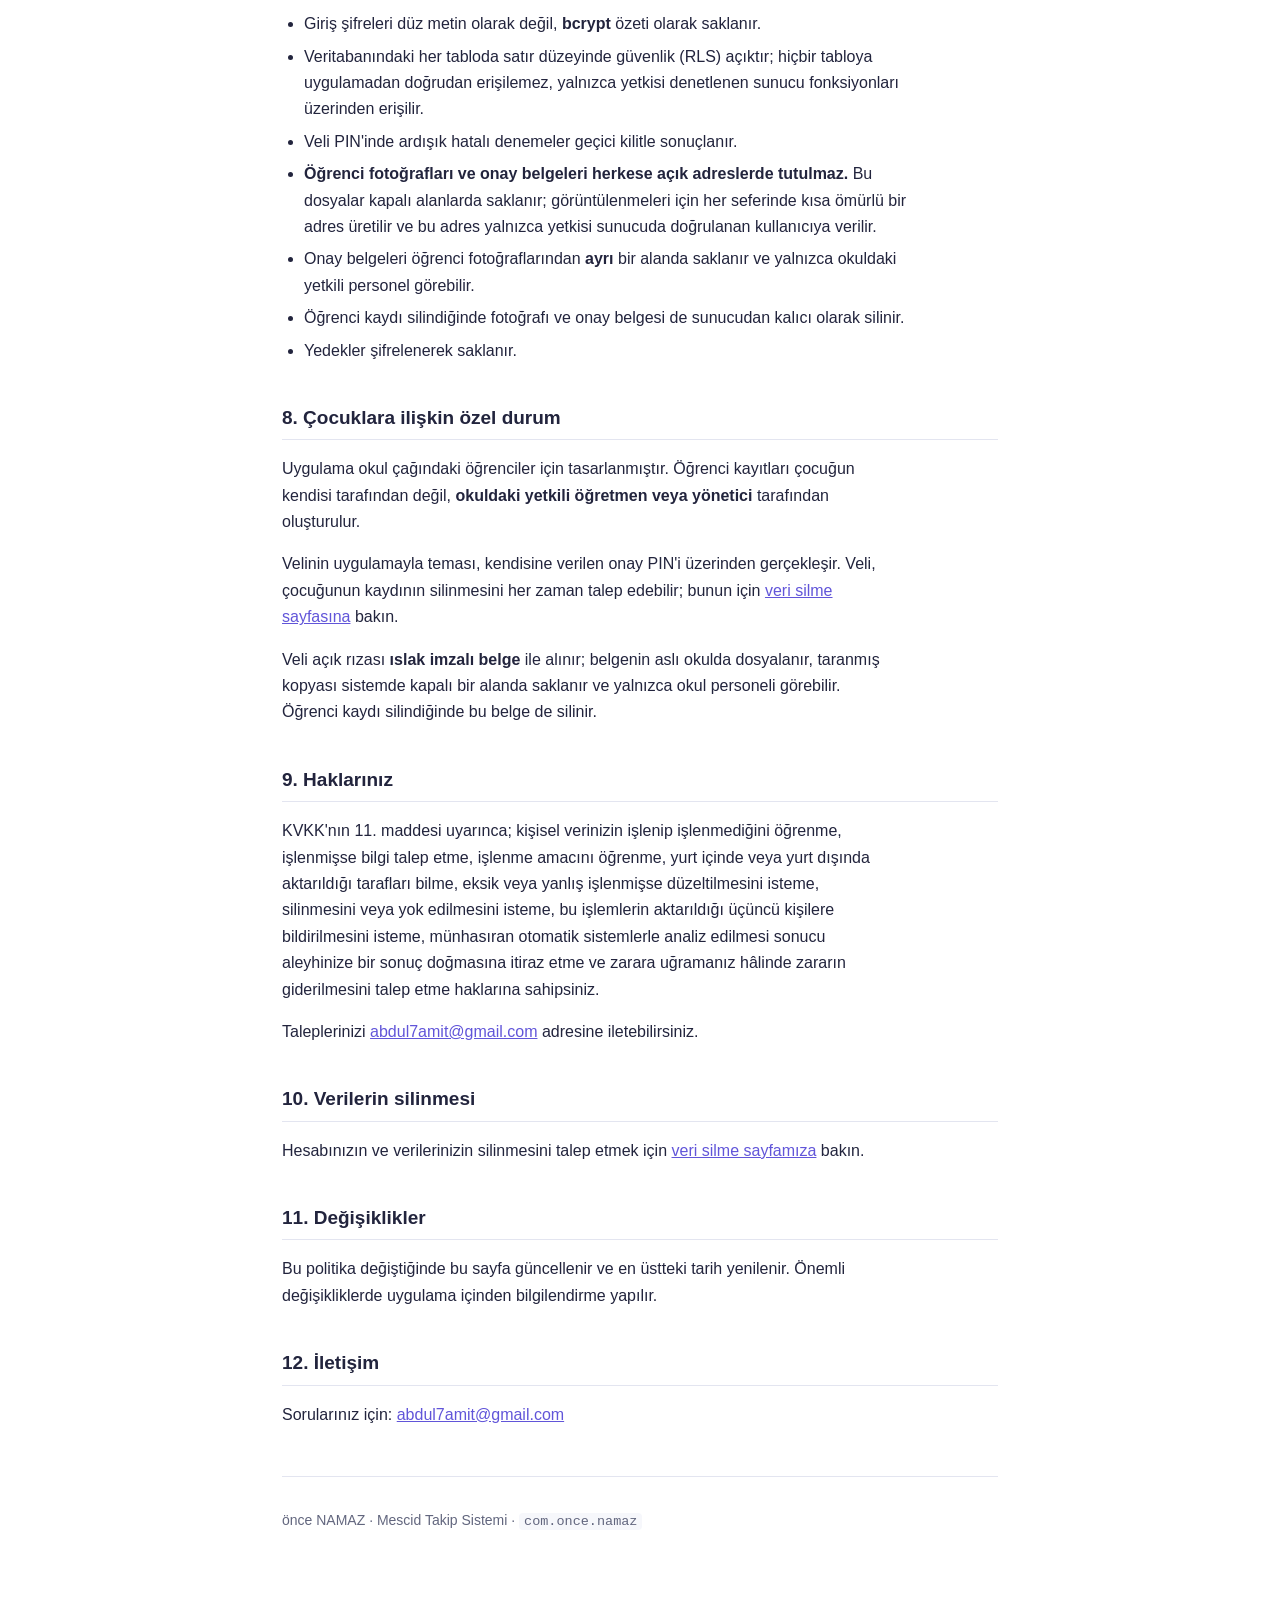
==== commit c87f1935: "Veri İşleyen Sözleşmesi + hukuki dayanaklar netleşti" ====
--- a/gizlilik.html
+++ b/gizlilik.html
@@ -16,11 +16,10 @@
   <p><strong>Bu uygulama çocukların verisini işler.</strong> Öğrencinin adı, fotoğrafı ve namaz katılım kaydı tutulur. Aşağıda hangi verinin neden işlendiğini, nerede saklandığını ve nasıl sildirebileceğinizi anlatıyoruz.</p>
 </div>
 
-<h2>1. Veri sorumlusu</h2>
-<table>
-  <tr><th>Unvan</th><td>Abdulhamit HAZİNE</td></tr>
-  <tr><th>E-posta</th><td><a href="mailto:abdul7amit@gmail.com">abdul7amit@gmail.com</a></td></tr>
-</table>
+<h2>1. Veri Sorumlusu ve Veri İşleyen</h2>
+<p>Bu uygulamada <strong>Veri Sorumlusu</strong>, öğrencileri sisteme kaydeden okullar ve yetkili öğretmenlerdir. Uygulamanın geliştiricisi (<strong>Abdulhamit HAZİNE</strong>) verilerin güvenli bir şekilde barındırılmasını sağlayan <strong>Veri İşleyen</strong> (altyapı sağlayıcı) statüsündedir.</p>
+<p>Yasal talepleriniz (kayıt silme, bilgi alma) için <strong>öncelikle öğrenciyi sisteme kaydeden öğretmeninizle</strong> iletişime geçmelisiniz. Teknik konulardaki taleplerinizi ise <a href="mailto:abdul7amit@gmail.com">abdul7amit@gmail.com</a> adresine iletebilirsiniz.</p>
+<p>Taraflar arasındaki sorumluluk paylaşımı <a href="veri-isleyen-sozlesmesi.html">Veri İşleyen Sözleşmesi</a>nde ayrıntılı olarak düzenlenmiştir.</p>
 
 <h2>2. İşlenen veriler</h2>
 <div class="scroll">
@@ -65,12 +64,15 @@
 <p>İzinleri reddedebilirsiniz; ilgili özellik çalışmaz, uygulamanın kalanı çalışmaya devam eder.</p>
 
 <h2>4. Hukuki dayanak</h2>
-<p>Uygulamanın kullanımı gönüllüdür. Öğrenci kayıtları, okulun bilgisi ve
-onayı dahilinde görevli öğretmen veya yönetici tarafından oluşturulur; öğrenci
-kendi başına kayıt açamaz. Namaz katılımının kaydedilmesi zorunlu değildir,
-katılmak istemeyen öğrenci için kayıt tutulmaz ve kaydı her zaman silinebilir.</p>
-<p class="inceleme">Bu bölümün KVKK karşısındaki ayrıntılı dayanağı hukuki
-inceleme tamamlandığında güncellenecektir.</p>
+<p>Namaz katılım kaydı, kişinin dini inancına ilişkin olması sebebiyle KVKK
+kapsamında <strong>özel nitelikli kişisel veridir</strong>. Bu nedenle işlenmesi
+yalnızca <strong>açık rızaya</strong> dayanır; meşru menfaat veya sözleşmenin
+ifası gibi başka bir dayanak kullanılmaz.</p>
+<p>Açık rıza, çocuğun yasal veli veya vasisinden <strong>ıslak imzalı</strong>
+olarak alınır ve belgesi sisteme yüklenir. Bu belge yüklenmeden öğrenci kaydı
+aktifleşmez ve hiçbir namaz kaydı tutulmaz.</p>
+<p>Veli rızasını dilediği zaman geri çekebilir. Rıza geri çekildiğinde kayıt
+yeniden beklemeye alınır ve veri toplanması durur.</p>
 
 <h2>5. Verinin paylaşımı</h2>
 <p>Veriler <strong>hiçbir üçüncü tarafa satılmaz, kiralanmaz veya pazarlama amacıyla aktarılmaz.</strong></p>
@@ -78,11 +80,11 @@
 
 <h3>Yurt dışında saklama</h3>
 <p>Sunucular <strong>Almanya / Frankfurt</strong>'ta (Amazon Web Services, <code>eu-central-1</code> bölgesi) bulunmaktadır. Bu, kişisel verilerin yurt dışına aktarılması anlamına gelir.</p>
-<p>Barındırma altyapısı bu bölgede kurulu olduğu için veriler burada işlenir.
-Veriler yalnızca bu uygulamanın çalışması için kullanılır; başka bir ülkeye,
+<p>Yurt dışına aktarımın hukuki dayanağı <strong>açık rızadır</strong>. Veliden
+alınan açık rıza metninde, verilerin uygulamanın güvenli çalışması amacıyla AB
+standartlarındaki Almanya sunucularında barındırıldığı açıkça belirtilir.</p>
+<p>Veriler yalnızca bu uygulamanın çalışması için kullanılır; başka bir ülkeye,
 kuruma veya üçüncü tarafa aktarılmaz.</p>
-<p class="inceleme">Yurt dışına aktarımın KVKK karşısındaki dayanağı hukuki
-inceleme tamamlandığında bu bölüme eklenecektir.</p>
 
 <h2>6. Saklama süresi</h2>
 <ul>
@@ -108,8 +110,10 @@
 <p>Velinin uygulamayla teması, kendisine verilen onay PIN'i üzerinden
 gerçekleşir. Veli, çocuğunun kaydının silinmesini her zaman talep edebilir;
 bunun için <a href="veri-silme.html">veri silme sayfasına</a> bakın.</p>
-<p class="inceleme">Veli rızasının alınma ve belgelendirilme yöntemi hukuki
-inceleme tamamlandığında bu bölümde ayrıntılandırılacaktır.</p>
+<p>Veli açık rızası <strong>ıslak imzalı belge</strong> ile alınır; belgenin
+aslı okulda dosyalanır, taranmış kopyası sistemde kapalı bir alanda saklanır ve
+yalnızca okul personeli görebilir. Öğrenci kaydı silindiğinde bu belge de
+silinir.</p>
 
 <h2>9. Haklarınız</h2>
 <p>KVKK'nın 11. maddesi uyarınca; kişisel verinizin işlenip işlenmediğini öğrenme, işlenmişse bilgi talep etme, işlenme amacını öğrenme, yurt içinde veya yurt dışında aktarıldığı tarafları bilme, eksik veya yanlış işlenmişse düzeltilmesini isteme, silinmesini veya yok edilmesini isteme, bu işlemlerin aktarıldığı üçüncü kişilere bildirilmesini isteme, münhasıran otomatik sistemlerle analiz edilmesi sonucu aleyhinize bir sonuç doğmasına itiraz etme ve zarara uğramanız hâlinde zararın giderilmesini talep etme haklarına sahipsiniz.</p>
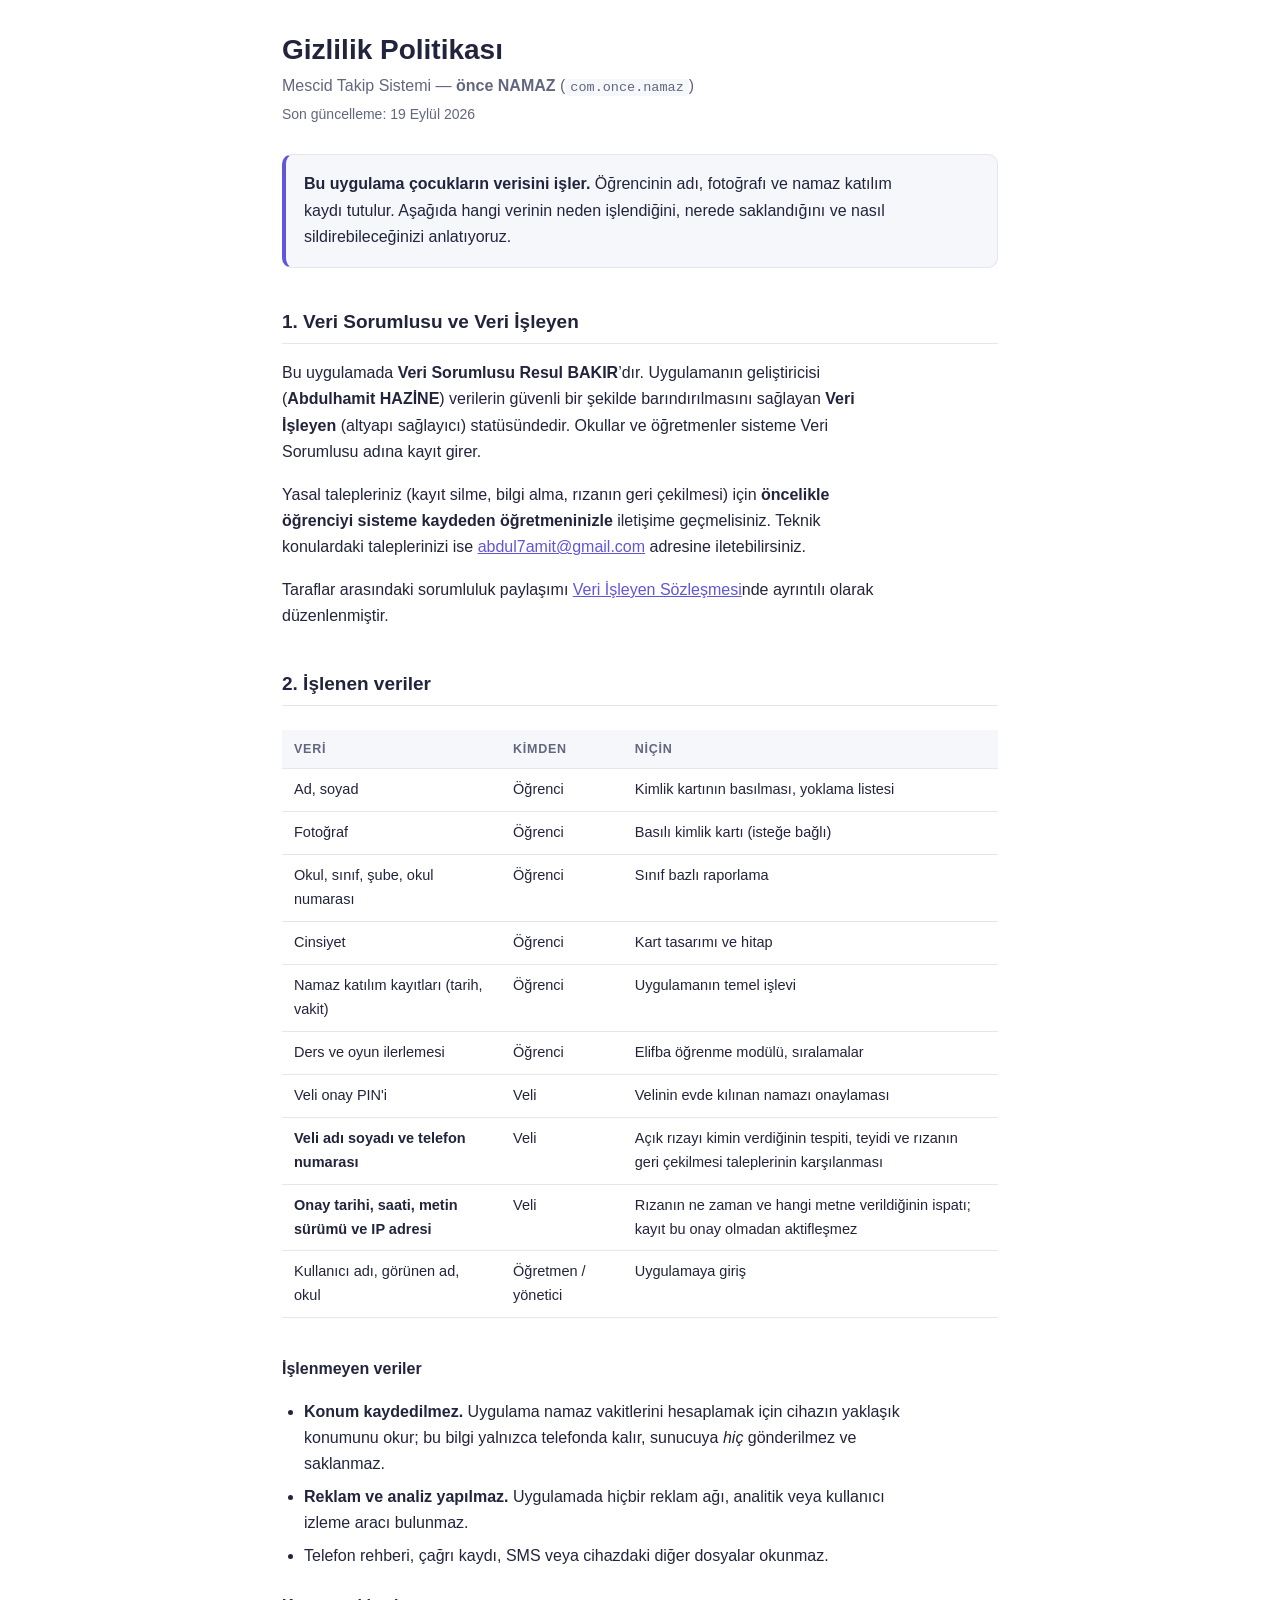
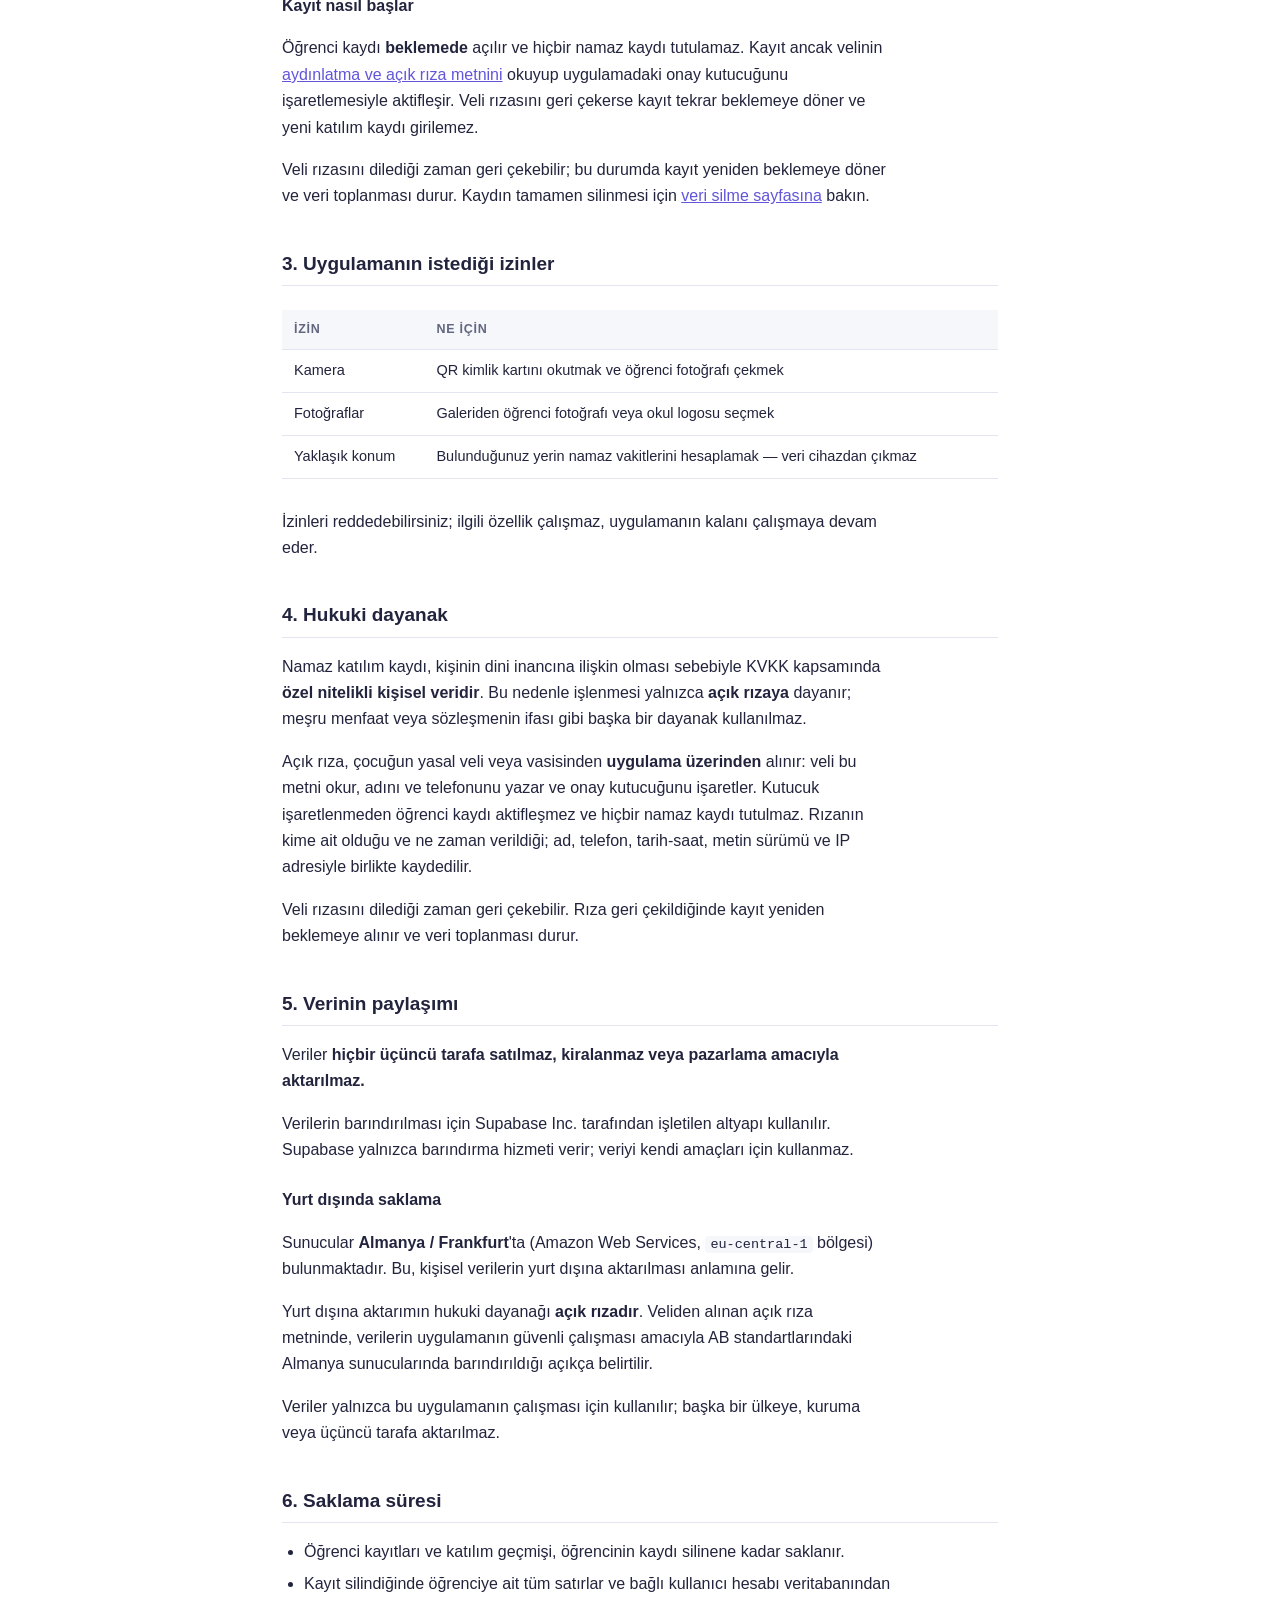
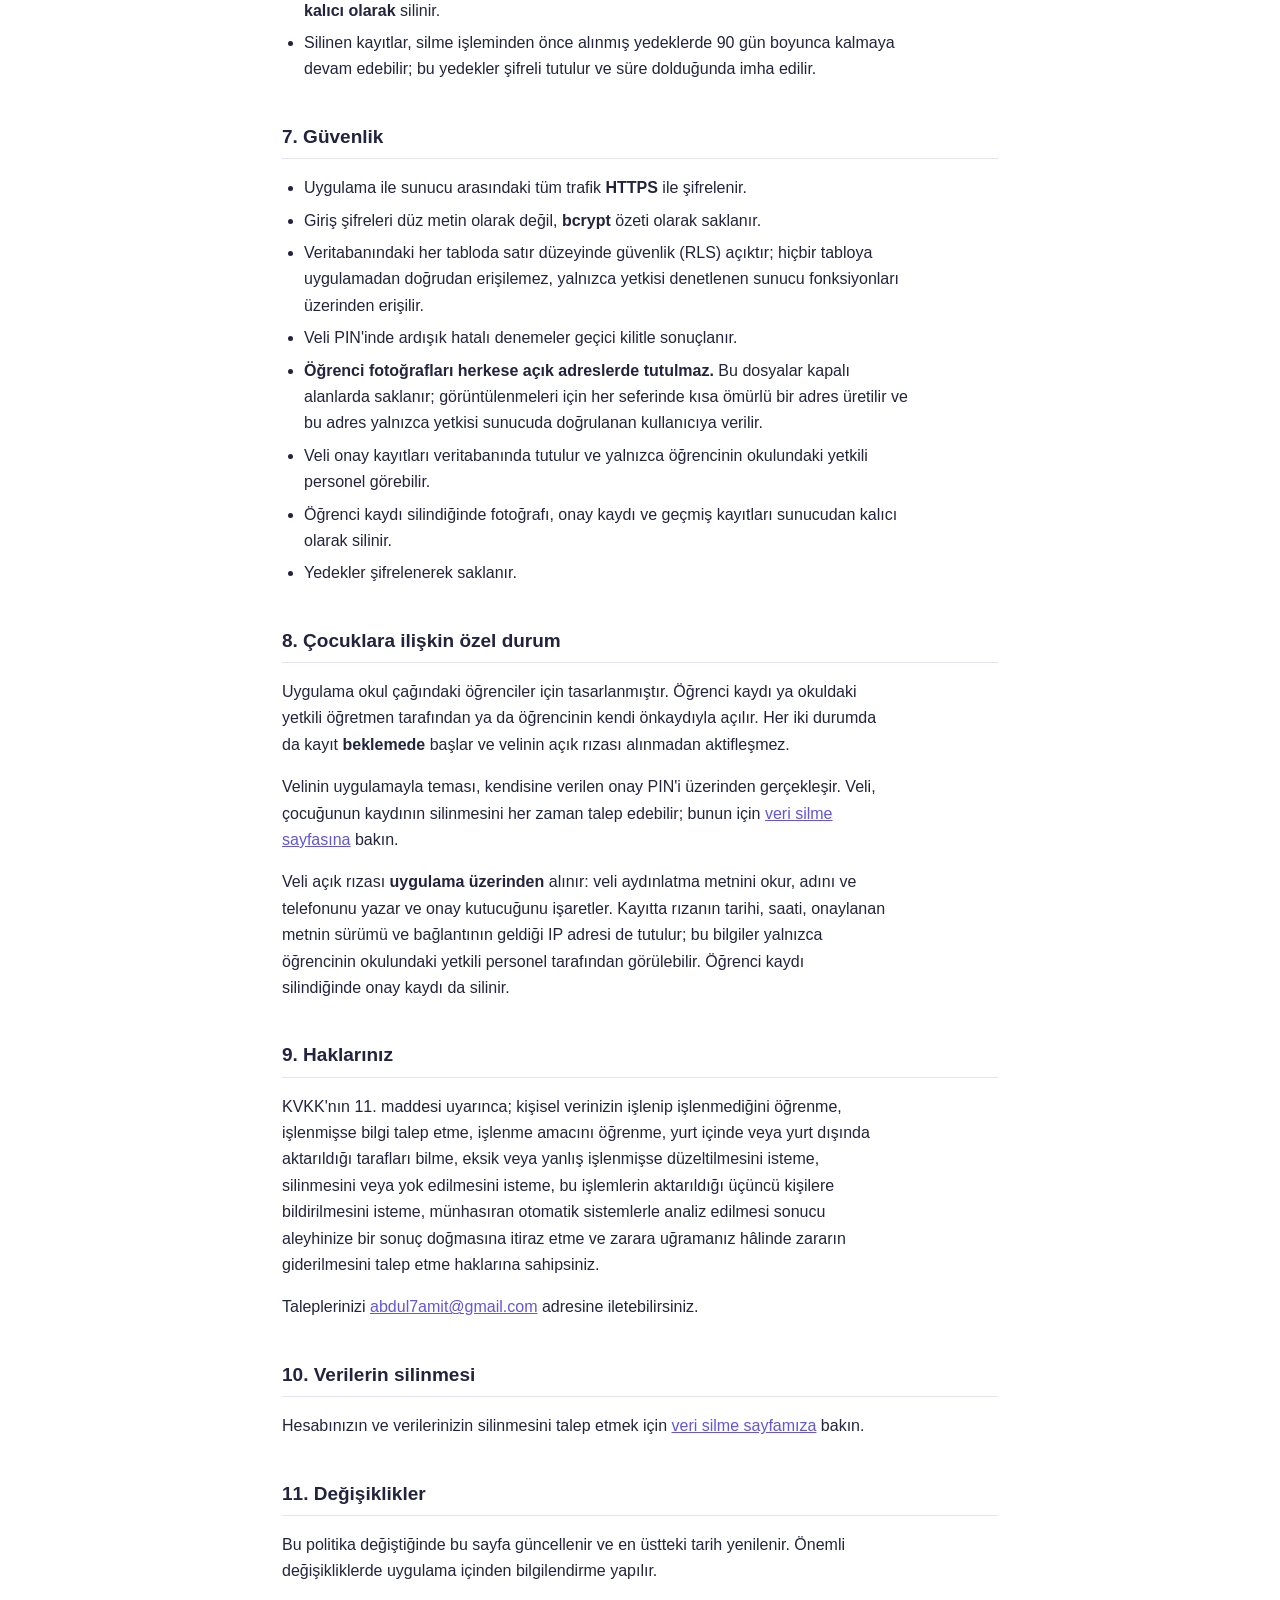
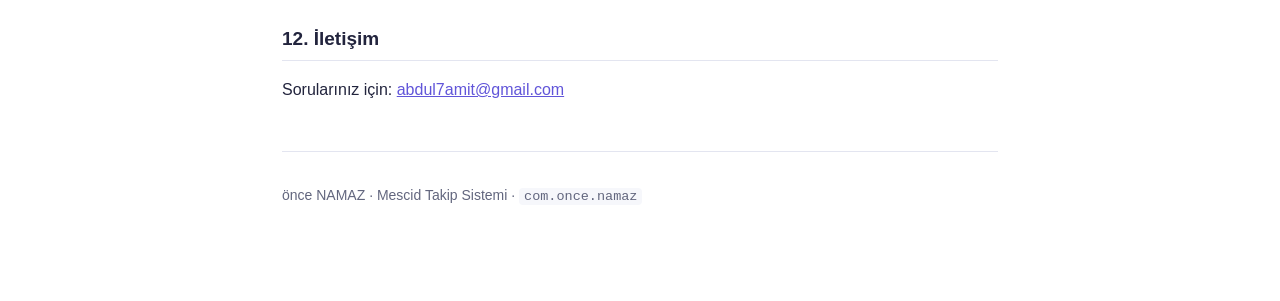
==== commit 60b8a46f: "Veri sorumlusu Resul BAKIR; onay kutucukla alınıyor Veri Sorumlusu artık Resul BAKIR. Okullar ve öğr" ====
--- a/gizlilik.html
+++ b/gizlilik.html
@@ -17,8 +17,8 @@
 </div>
 
 <h2>1. Veri Sorumlusu ve Veri İşleyen</h2>
-<p>Bu uygulamada <strong>Veri Sorumlusu</strong>, öğrencileri sisteme kaydeden okullar ve yetkili öğretmenlerdir. Uygulamanın geliştiricisi (<strong>Abdulhamit HAZİNE</strong>) verilerin güvenli bir şekilde barındırılmasını sağlayan <strong>Veri İşleyen</strong> (altyapı sağlayıcı) statüsündedir.</p>
-<p>Yasal talepleriniz (kayıt silme, bilgi alma) için <strong>öncelikle öğrenciyi sisteme kaydeden öğretmeninizle</strong> iletişime geçmelisiniz. Teknik konulardaki taleplerinizi ise <a href="mailto:abdul7amit@gmail.com">abdul7amit@gmail.com</a> adresine iletebilirsiniz.</p>
+<p>Bu uygulamada <strong>Veri Sorumlusu</strong> <strong>Resul BAKIR</strong>’dır. Uygulamanın geliştiricisi (<strong>Abdulhamit HAZİNE</strong>) verilerin güvenli bir şekilde barındırılmasını sağlayan <strong>Veri İşleyen</strong> (altyapı sağlayıcı) statüsündedir. Okullar ve öğretmenler sisteme Veri Sorumlusu adına kayıt girer.</p>
+<p>Yasal talepleriniz (kayıt silme, bilgi alma, rızanın geri çekilmesi) için <strong>öncelikle öğrenciyi sisteme kaydeden öğretmeninizle</strong> iletişime geçmelisiniz. Teknik konulardaki taleplerinizi ise <a href="mailto:abdul7amit@gmail.com">abdul7amit@gmail.com</a> adresine iletebilirsiniz.</p>
 <p>Taraflar arasındaki sorumluluk paylaşımı <a href="veri-isleyen-sozlesmesi.html">Veri İşleyen Sözleşmesi</a>nde ayrıntılı olarak düzenlenmiştir.</p>
 
 <h2>2. İşlenen veriler</h2>
@@ -33,7 +33,8 @@
     <tr><td>Namaz katılım kayıtları (tarih, vakit)</td><td>Öğrenci</td><td>Uygulamanın temel işlevi</td></tr>
     <tr><td>Ders ve oyun ilerlemesi</td><td>Öğrenci</td><td>Elifba öğrenme modülü, sıralamalar</td></tr>
     <tr><td>Veli onay PIN'i</td><td>Veli</td><td>Velinin evde kılınan namazı onaylaması</td></tr>
-    <tr><td><strong>İmzalı veli onay belgesi</strong> (taranmış görüntü)</td><td>Veli</td><td>Açık rızanın belgelenmesi; kayıt bu belge yüklenmeden aktifleşmez</td></tr>
+    <tr><td><strong>Veli adı soyadı ve telefon numarası</strong></td><td>Veli</td><td>Açık rızayı kimin verdiğinin tespiti, teyidi ve rızanın geri çekilmesi taleplerinin karşılanması</td></tr>
+    <tr><td><strong>Onay tarihi, saati, metin sürümü ve IP adresi</strong></td><td>Veli</td><td>Rızanın ne zaman ve hangi metne verildiğinin ispatı; kayıt bu onay olmadan aktifleşmez</td></tr>
     <tr><td>Kullanıcı adı, görünen ad, okul</td><td>Öğretmen / yönetici</td><td>Uygulamaya giriş</td></tr>
   </tbody>
 </table>
@@ -47,7 +48,7 @@
 </ul>
 
 <h3>Kayıt nasıl başlar</h3>
-<p>Öğretmen bir öğrenci eklediğinde kayıt <strong>beklemede</strong> açılır ve hiçbir namaz kaydı tutulamaz. Veliden imzalı onay alınıp belgesi sisteme yüklendikten sonra kayıt aktifleşir.</p>
+<p>Öğrenci kaydı <strong>beklemede</strong> açılır ve hiçbir namaz kaydı tutulamaz. Kayıt ancak velinin <a href="veli-onay-formu.html">aydınlatma ve açık rıza metnini</a> okuyup uygulamadaki onay kutucuğunu işaretlemesiyle aktifleşir. Veli rızasını geri çekerse kayıt tekrar beklemeye döner ve yeni katılım kaydı girilemez.</p>
 <p>Veli rızasını dilediği zaman geri çekebilir; bu durumda kayıt yeniden beklemeye döner ve veri toplanması durur. Kaydın tamamen silinmesi için <a href="veri-silme.html">veri silme sayfasına</a> bakın.</p>
 
 <h2>3. Uygulamanın istediği izinler</h2>
@@ -68,9 +69,11 @@
 kapsamında <strong>özel nitelikli kişisel veridir</strong>. Bu nedenle işlenmesi
 yalnızca <strong>açık rızaya</strong> dayanır; meşru menfaat veya sözleşmenin
 ifası gibi başka bir dayanak kullanılmaz.</p>
-<p>Açık rıza, çocuğun yasal veli veya vasisinden <strong>ıslak imzalı</strong>
-olarak alınır ve belgesi sisteme yüklenir. Bu belge yüklenmeden öğrenci kaydı
-aktifleşmez ve hiçbir namaz kaydı tutulmaz.</p>
+<p>Açık rıza, çocuğun yasal veli veya vasisinden <strong>uygulama üzerinden</strong>
+alınır: veli bu metni okur, adını ve telefonunu yazar ve onay kutucuğunu
+işaretler. Kutucuk işaretlenmeden öğrenci kaydı aktifleşmez ve hiçbir namaz
+kaydı tutulmaz. Rızanın kime ait olduğu ve ne zaman verildiği; ad, telefon,
+tarih-saat, metin sürümü ve IP adresiyle birlikte kaydedilir.</p>
 <p>Veli rızasını dilediği zaman geri çekebilir. Rıza geri çekildiğinde kayıt
 yeniden beklemeye alınır ve veri toplanması durur.</p>
 
@@ -99,21 +102,22 @@
   <li>Giriş şifreleri düz metin olarak değil, <strong>bcrypt</strong> özeti olarak saklanır.</li>
   <li>Veritabanındaki her tabloda satır düzeyinde güvenlik (RLS) açıktır; hiçbir tabloya uygulamadan doğrudan erişilemez, yalnızca yetkisi denetlenen sunucu fonksiyonları üzerinden erişilir.</li>
   <li>Veli PIN'inde ardışık hatalı denemeler geçici kilitle sonuçlanır.</li>
-  <li><strong>Öğrenci fotoğrafları ve onay belgeleri herkese açık adreslerde tutulmaz.</strong> Bu dosyalar kapalı alanlarda saklanır; görüntülenmeleri için her seferinde kısa ömürlü bir adres üretilir ve bu adres yalnızca yetkisi sunucuda doğrulanan kullanıcıya verilir.</li>
-  <li>Onay belgeleri öğrenci fotoğraflarından <strong>ayrı</strong> bir alanda saklanır ve yalnızca okuldaki yetkili personel görebilir.</li>
-  <li>Öğrenci kaydı silindiğinde fotoğrafı ve onay belgesi de sunucudan kalıcı olarak silinir.</li>
+  <li><strong>Öğrenci fotoğrafları herkese açık adreslerde tutulmaz.</strong> Bu dosyalar kapalı alanlarda saklanır; görüntülenmeleri için her seferinde kısa ömürlü bir adres üretilir ve bu adres yalnızca yetkisi sunucuda doğrulanan kullanıcıya verilir.</li>
+  <li>Veli onay kayıtları veritabanında tutulur ve yalnızca öğrencinin okulundaki yetkili personel görebilir.</li>
+  <li>Öğrenci kaydı silindiğinde fotoğrafı, onay kaydı ve geçmiş kayıtları sunucudan kalıcı olarak silinir.</li>
   <li>Yedekler şifrelenerek saklanır.</li>
 </ul>
 
 <h2>8. Çocuklara ilişkin özel durum</h2>
-<p>Uygulama okul çağındaki öğrenciler için tasarlanmıştır. Öğrenci kayıtları çocuğun kendisi tarafından değil, <strong>okuldaki yetkili öğretmen veya yönetici</strong> tarafından oluşturulur.</p>
+<p>Uygulama okul çağındaki öğrenciler için tasarlanmıştır. Öğrenci kaydı ya okuldaki yetkili öğretmen tarafından ya da öğrencinin kendi önkaydıyla açılır. Her iki durumda da kayıt <strong>beklemede</strong> başlar ve velinin açık rızası alınmadan aktifleşmez.</p>
 <p>Velinin uygulamayla teması, kendisine verilen onay PIN'i üzerinden
 gerçekleşir. Veli, çocuğunun kaydının silinmesini her zaman talep edebilir;
 bunun için <a href="veri-silme.html">veri silme sayfasına</a> bakın.</p>
-<p>Veli açık rızası <strong>ıslak imzalı belge</strong> ile alınır; belgenin
-aslı okulda dosyalanır, taranmış kopyası sistemde kapalı bir alanda saklanır ve
-yalnızca okul personeli görebilir. Öğrenci kaydı silindiğinde bu belge de
-silinir.</p>
+<p>Veli açık rızası <strong>uygulama üzerinden</strong> alınır: veli aydınlatma
+metnini okur, adını ve telefonunu yazar ve onay kutucuğunu işaretler. Kayıtta
+rızanın tarihi, saati, onaylanan metnin sürümü ve bağlantının geldiği IP adresi
+de tutulur; bu bilgiler yalnızca öğrencinin okulundaki yetkili personel
+tarafından görülebilir. Öğrenci kaydı silindiğinde onay kaydı da silinir.</p>
 
 <h2>9. Haklarınız</h2>
 <p>KVKK'nın 11. maddesi uyarınca; kişisel verinizin işlenip işlenmediğini öğrenme, işlenmişse bilgi talep etme, işlenme amacını öğrenme, yurt içinde veya yurt dışında aktarıldığı tarafları bilme, eksik veya yanlış işlenmişse düzeltilmesini isteme, silinmesini veya yok edilmesini isteme, bu işlemlerin aktarıldığı üçüncü kişilere bildirilmesini isteme, münhasıran otomatik sistemlerle analiz edilmesi sonucu aleyhinize bir sonuç doğmasına itiraz etme ve zarara uğramanız hâlinde zararın giderilmesini talep etme haklarına sahipsiniz.</p>
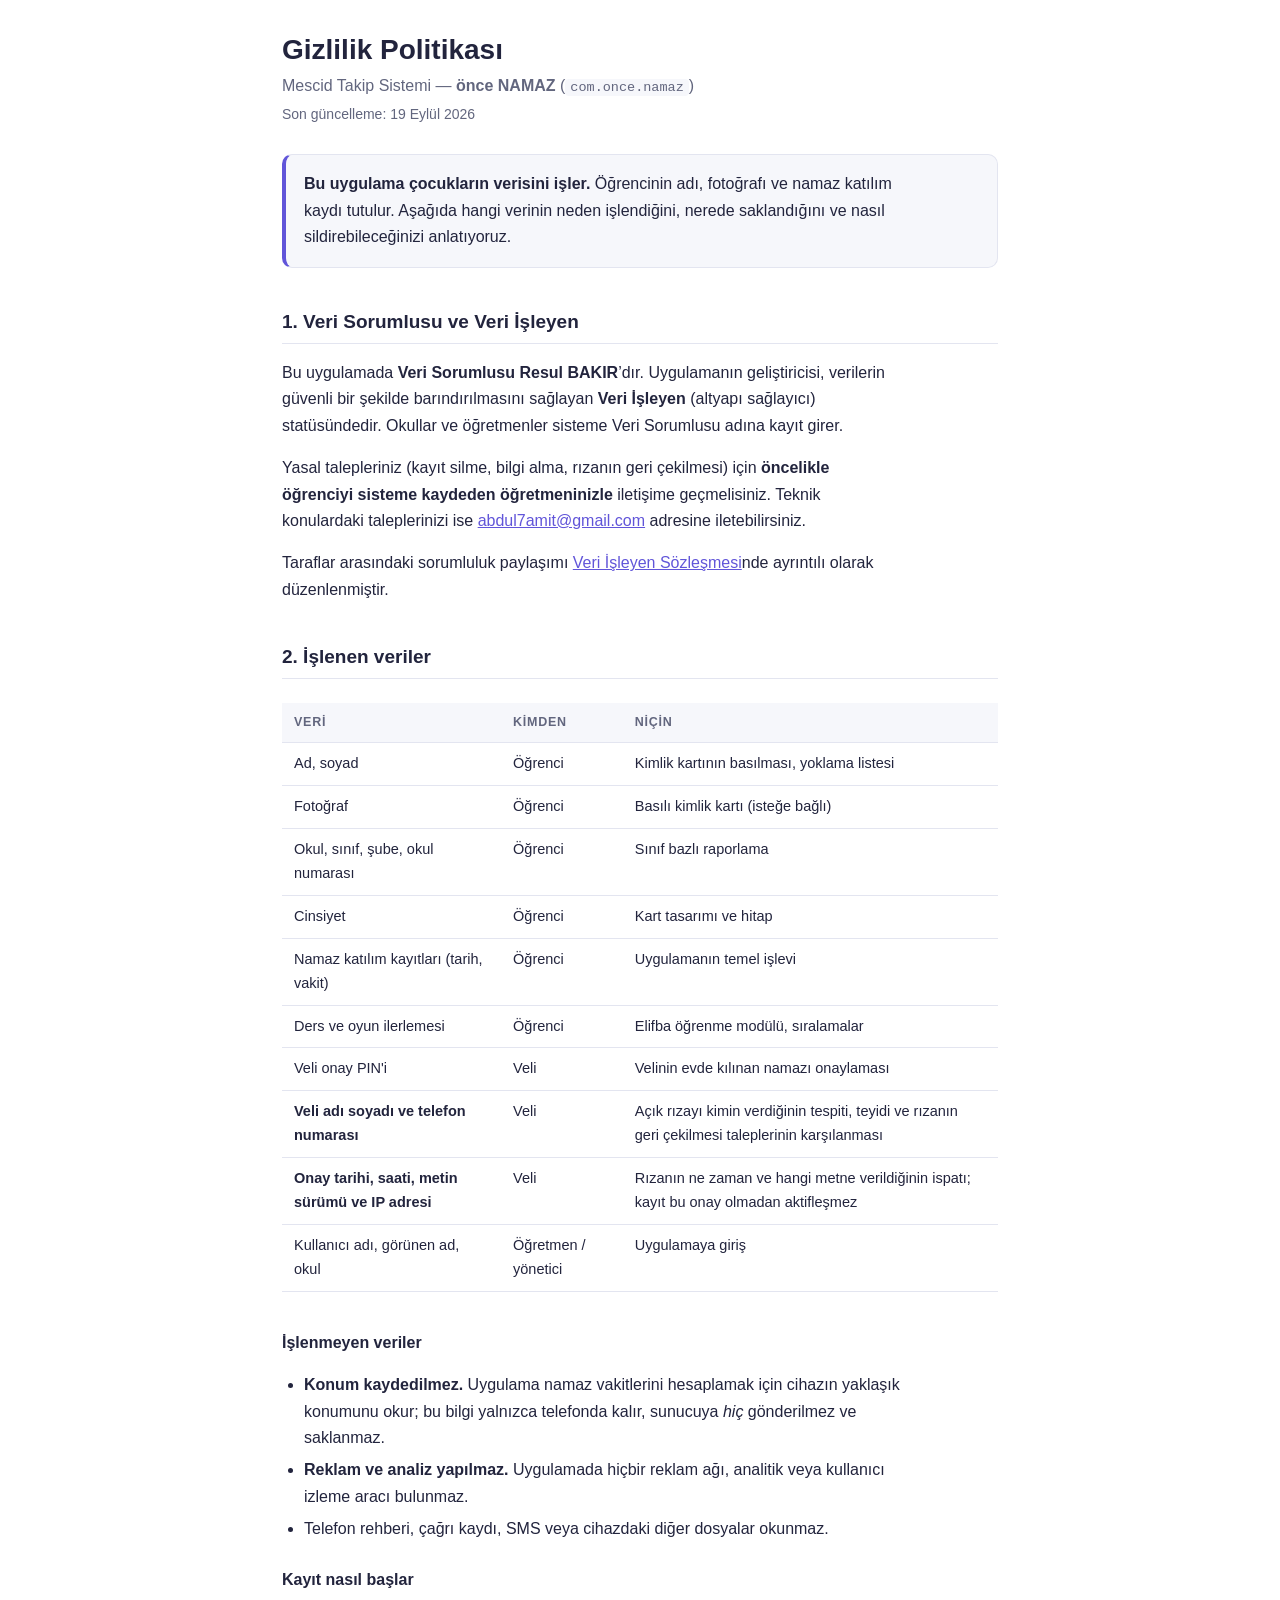
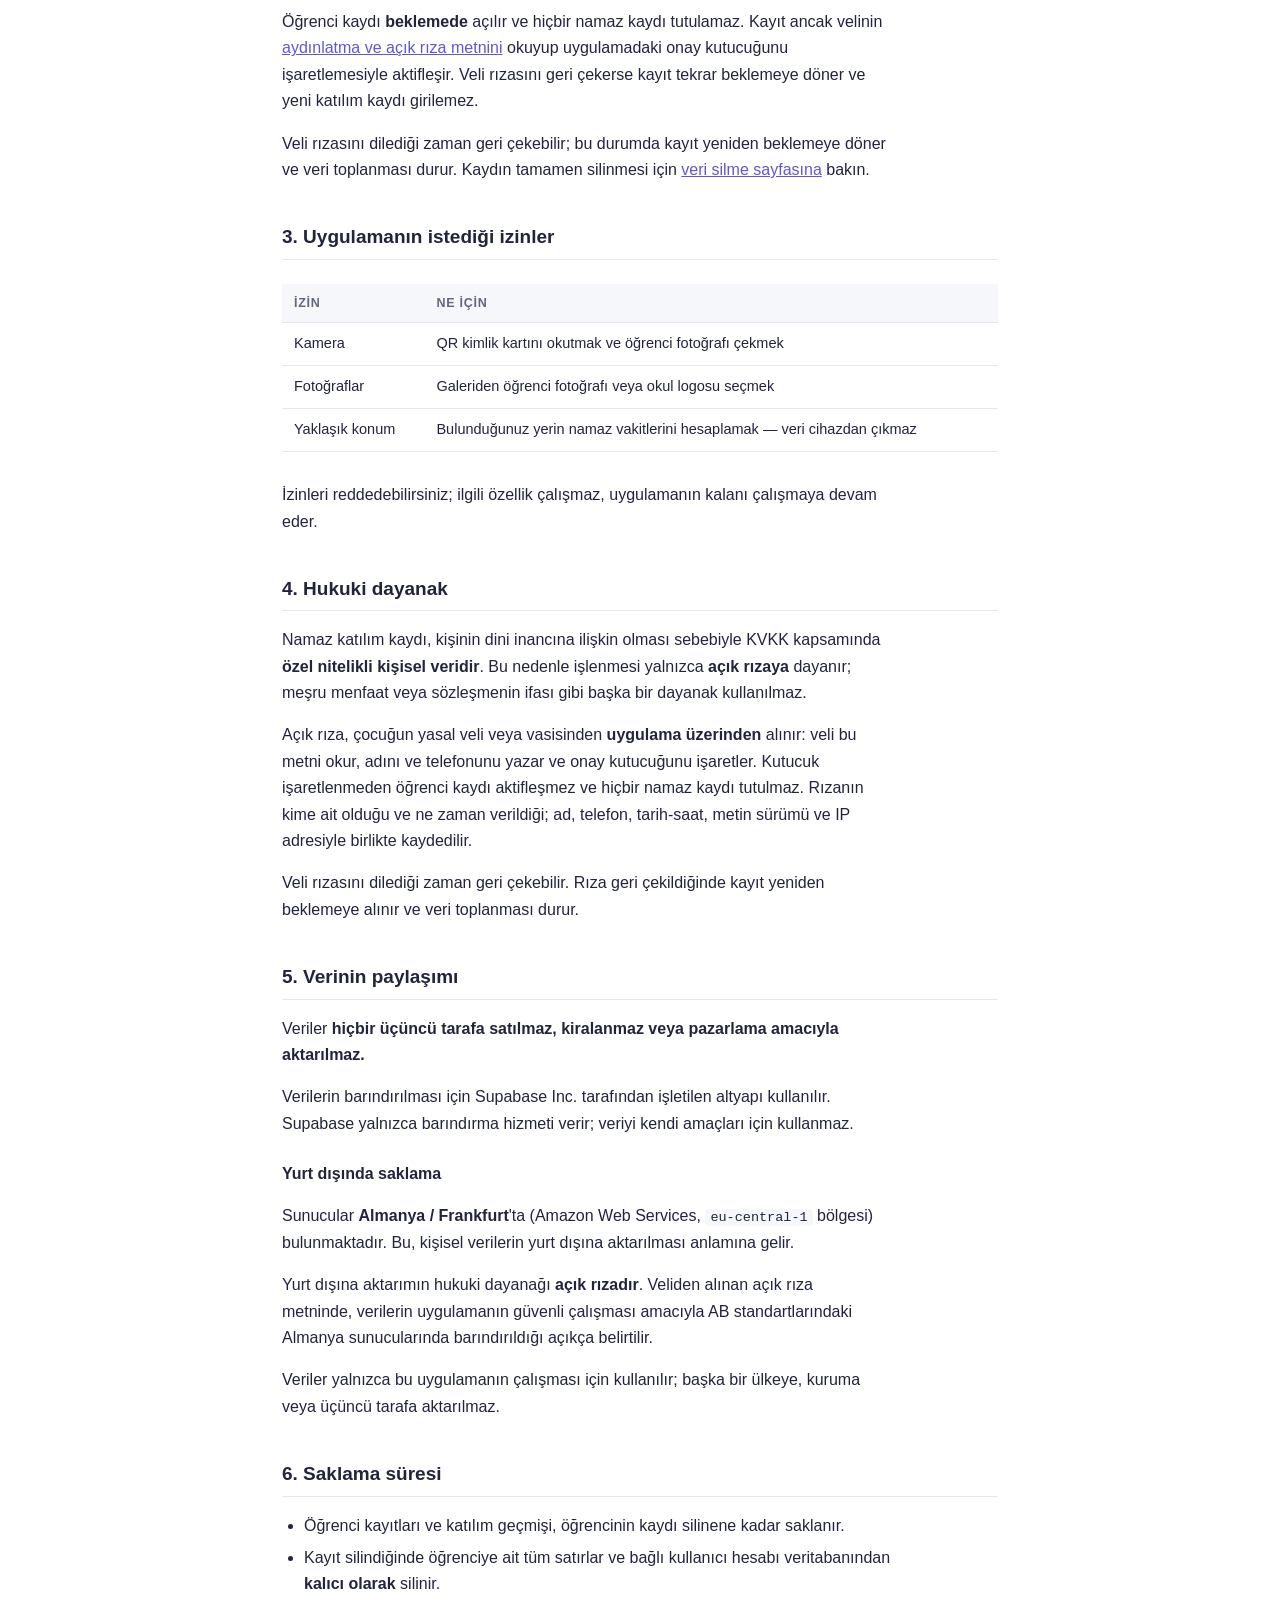
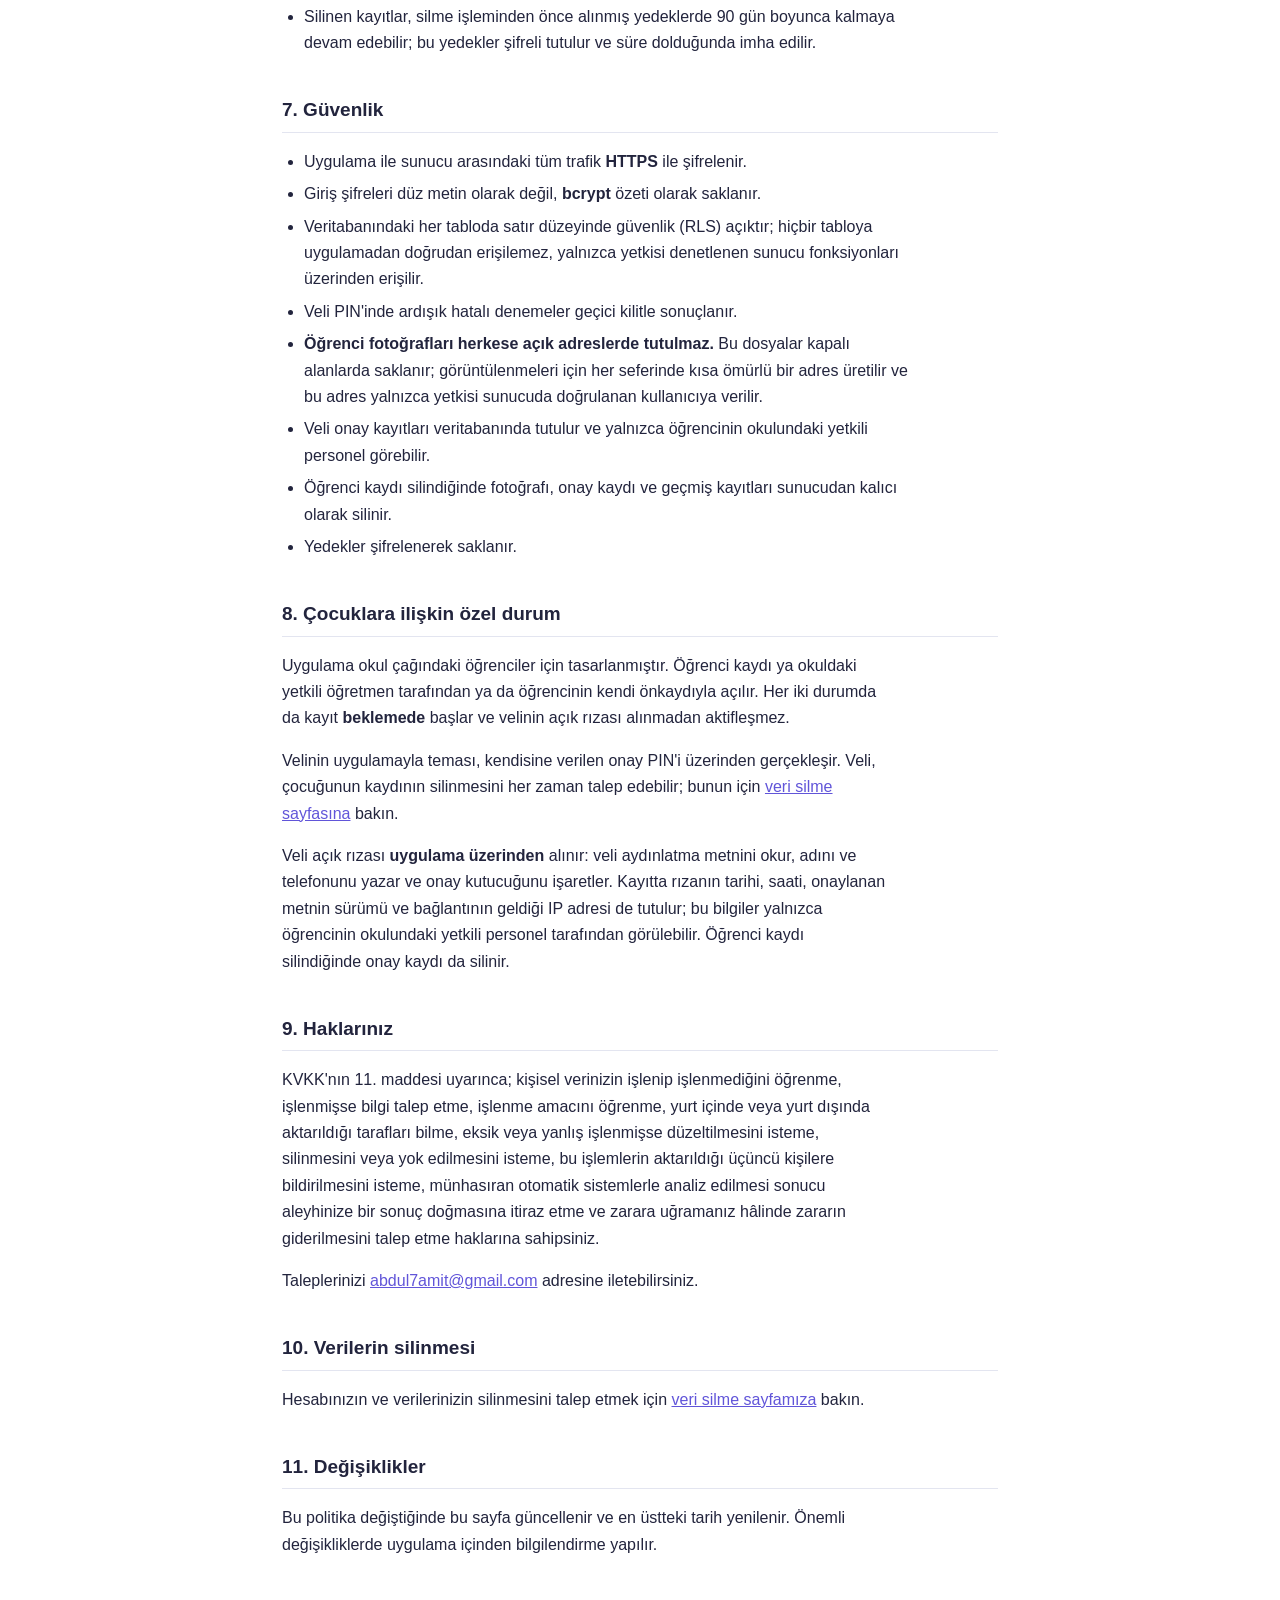
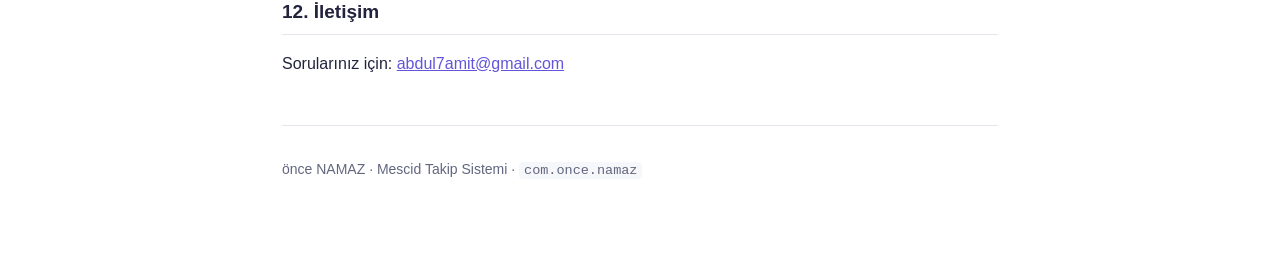
==== commit 3ae5d506: "Geliştirici adını veli onay metninden ve gizlilik politikasından çıkar Veri İşleyen artık isimle değ" ====
--- a/gizlilik.html
+++ b/gizlilik.html
@@ -17,7 +17,7 @@
 </div>
 
 <h2>1. Veri Sorumlusu ve Veri İşleyen</h2>
-<p>Bu uygulamada <strong>Veri Sorumlusu</strong> <strong>Resul BAKIR</strong>’dır. Uygulamanın geliştiricisi (<strong>Abdulhamit HAZİNE</strong>) verilerin güvenli bir şekilde barındırılmasını sağlayan <strong>Veri İşleyen</strong> (altyapı sağlayıcı) statüsündedir. Okullar ve öğretmenler sisteme Veri Sorumlusu adına kayıt girer.</p>
+<p>Bu uygulamada <strong>Veri Sorumlusu</strong> <strong>Resul BAKIR</strong>’dır. Uygulamanın geliştiricisi, verilerin güvenli bir şekilde barındırılmasını sağlayan <strong>Veri İşleyen</strong> (altyapı sağlayıcı) statüsündedir. Okullar ve öğretmenler sisteme Veri Sorumlusu adına kayıt girer.</p>
 <p>Yasal talepleriniz (kayıt silme, bilgi alma, rızanın geri çekilmesi) için <strong>öncelikle öğrenciyi sisteme kaydeden öğretmeninizle</strong> iletişime geçmelisiniz. Teknik konulardaki taleplerinizi ise <a href="mailto:abdul7amit@gmail.com">abdul7amit@gmail.com</a> adresine iletebilirsiniz.</p>
 <p>Taraflar arasındaki sorumluluk paylaşımı <a href="veri-isleyen-sozlesmesi.html">Veri İşleyen Sözleşmesi</a>nde ayrıntılı olarak düzenlenmiştir.</p>
 
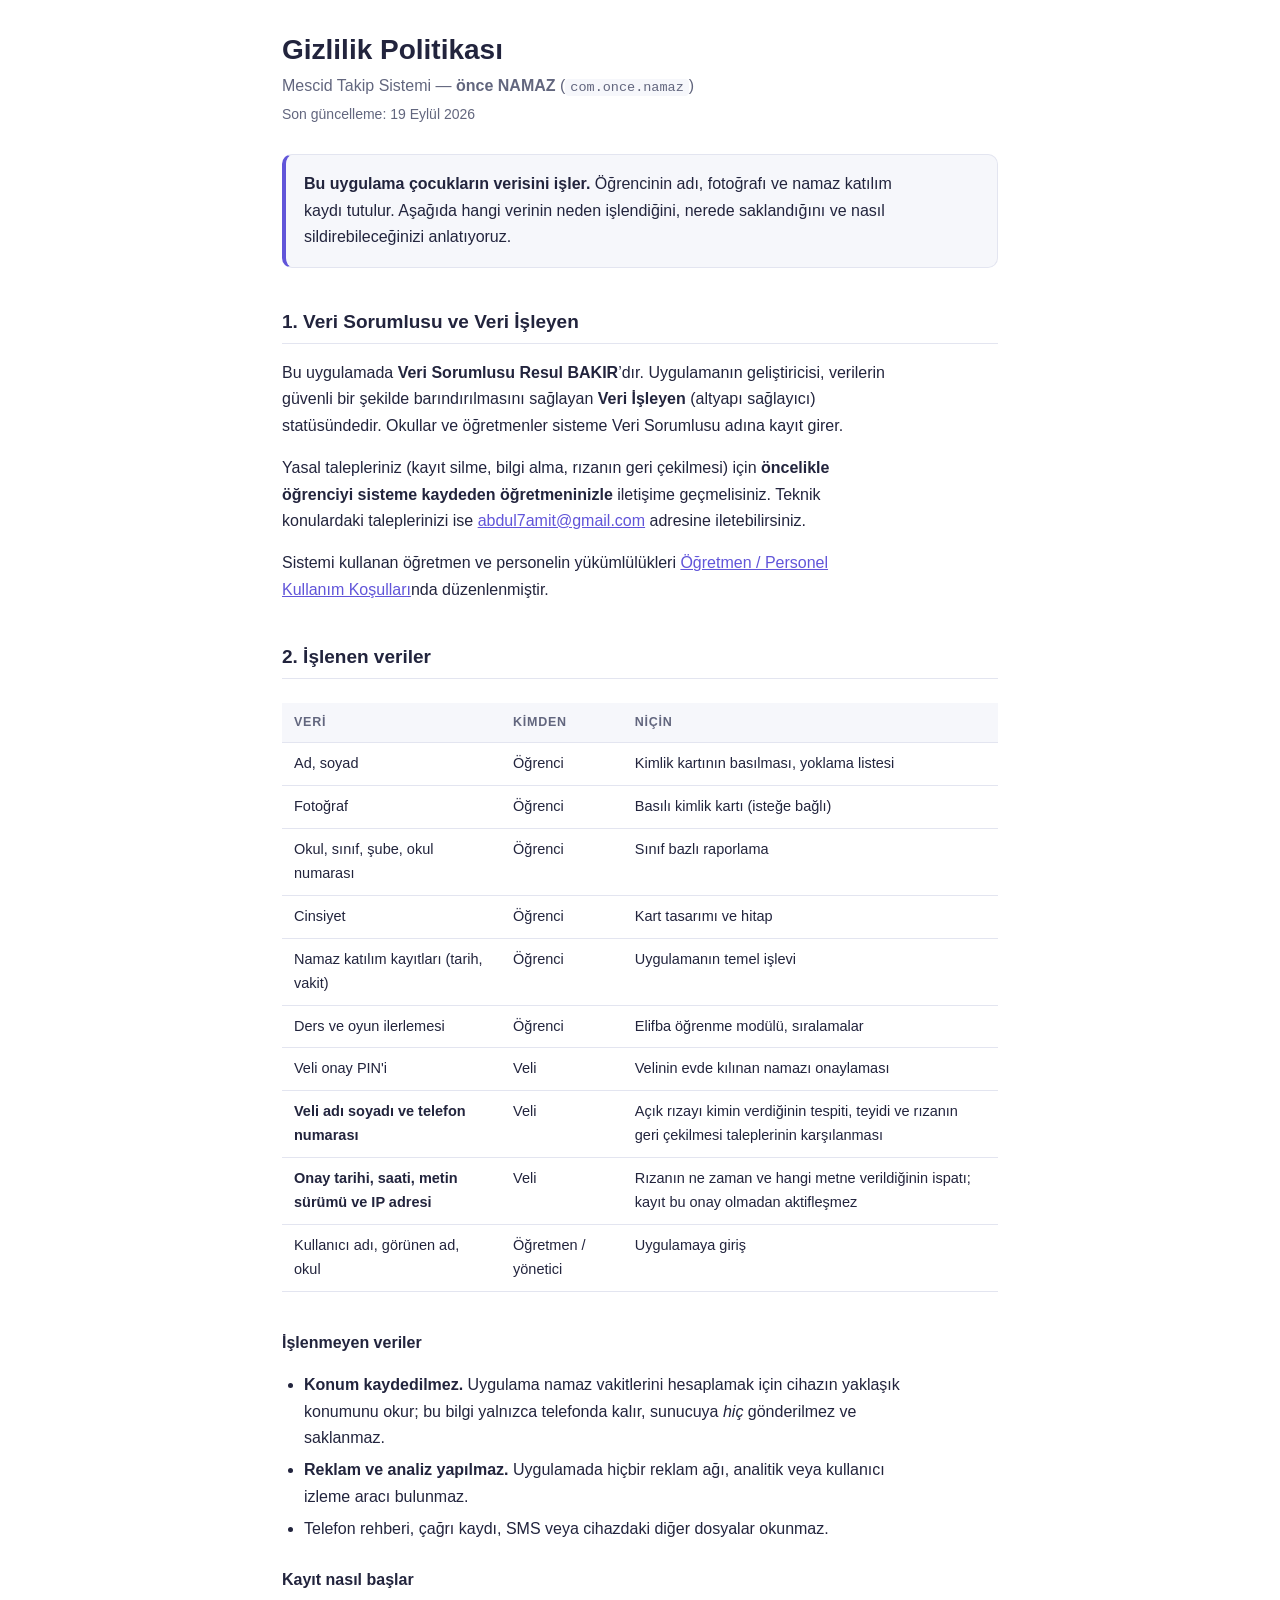
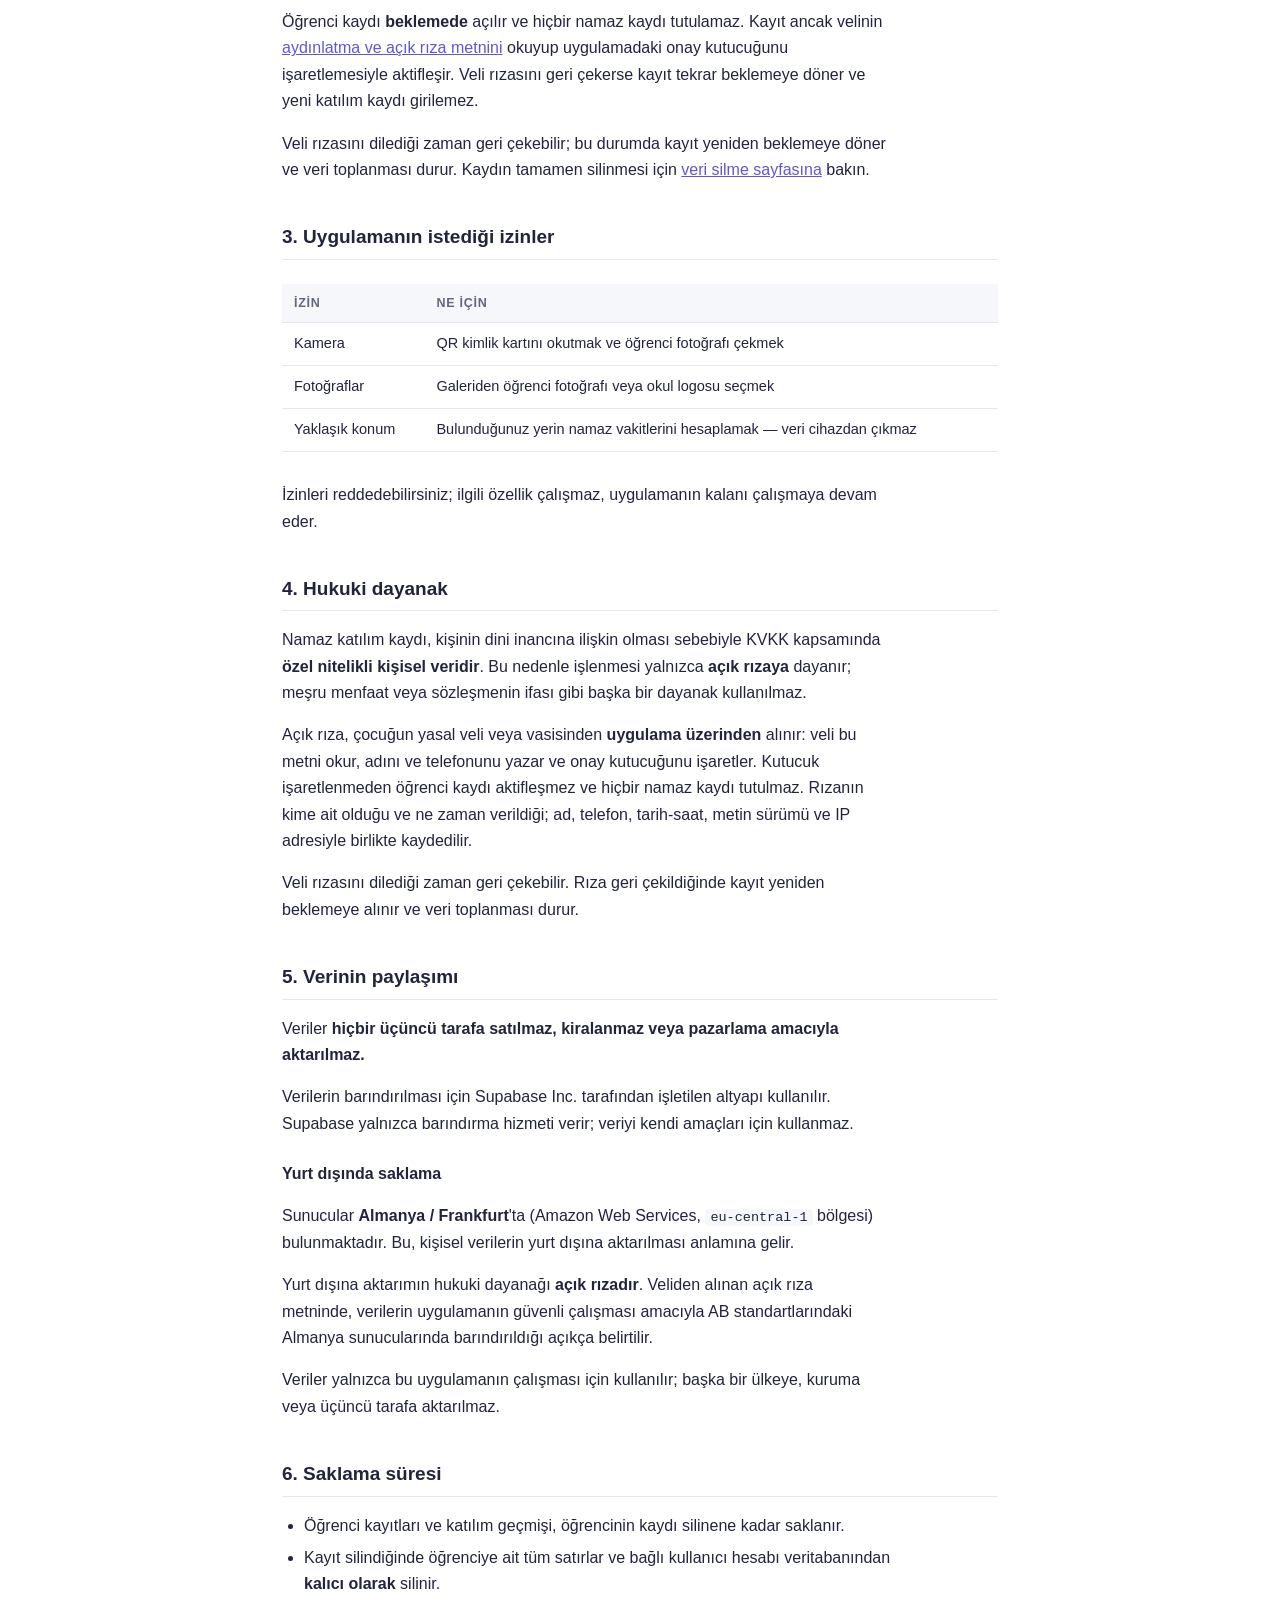
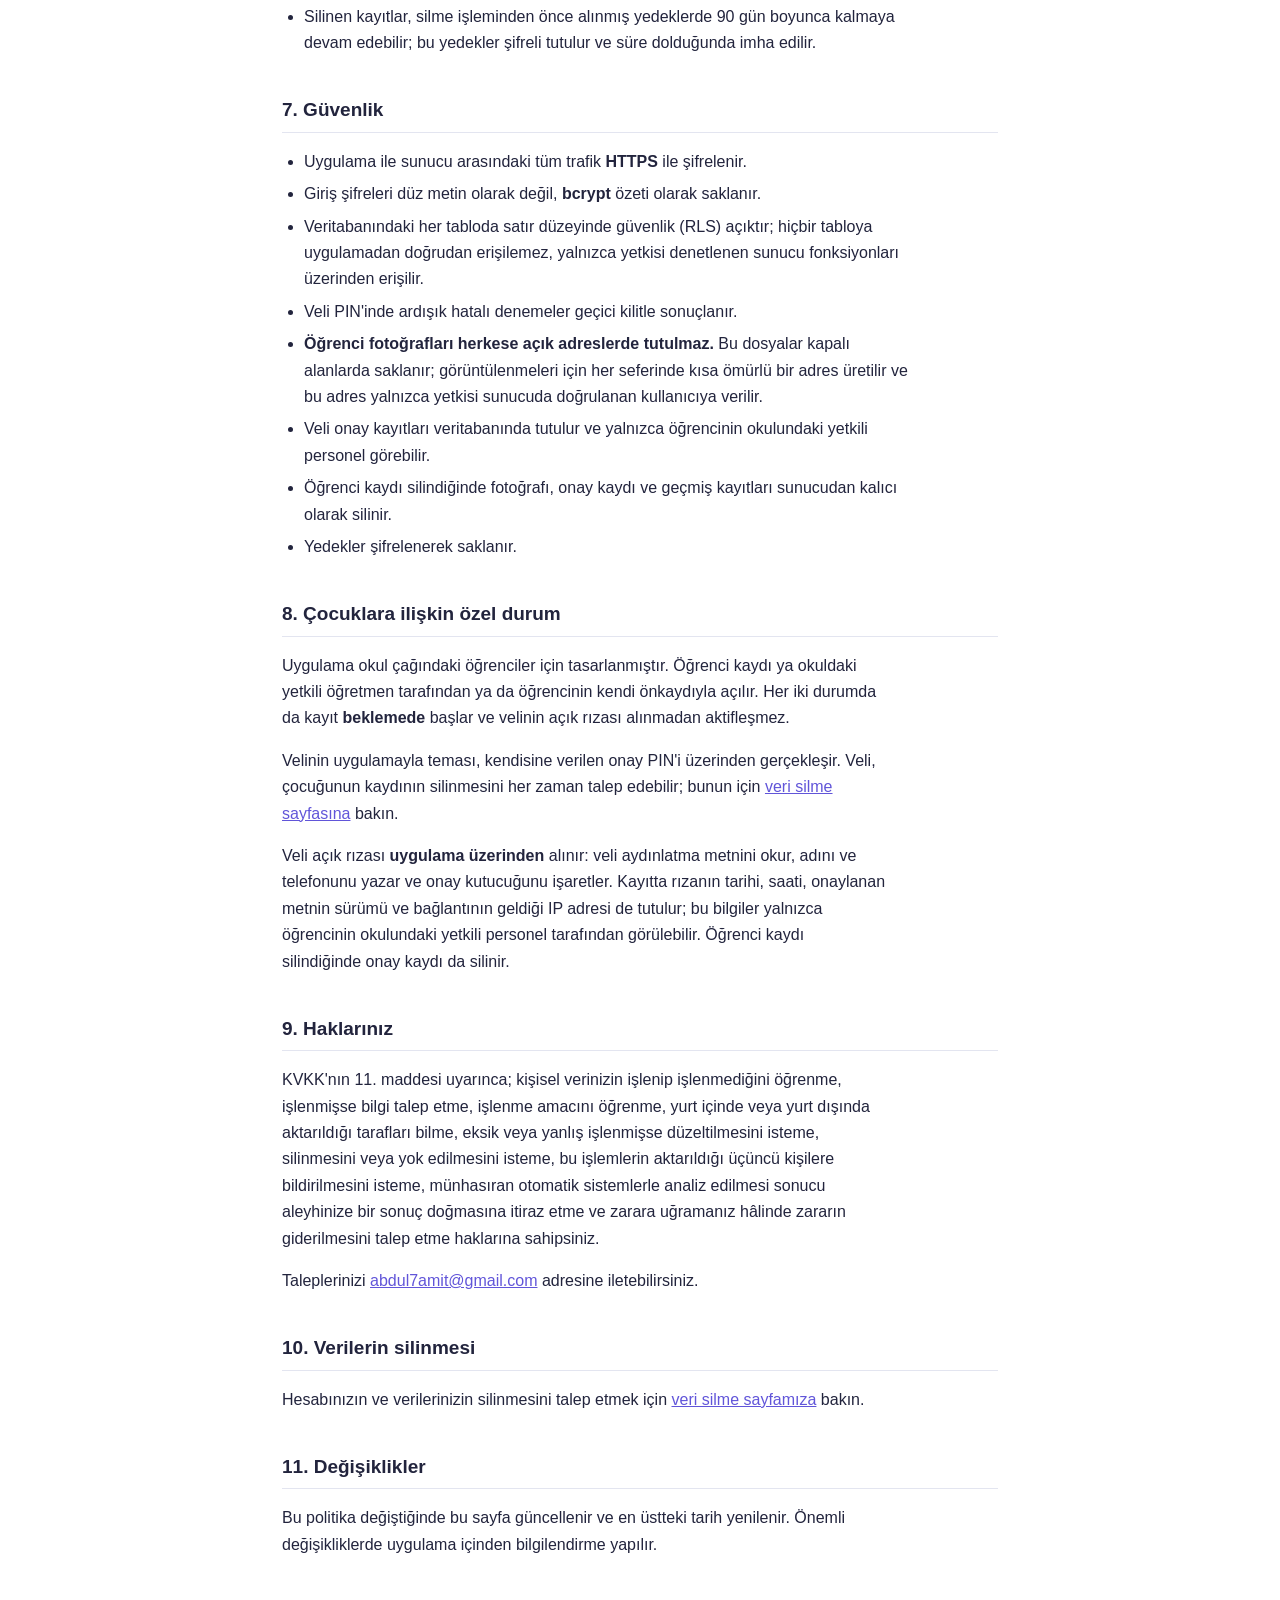
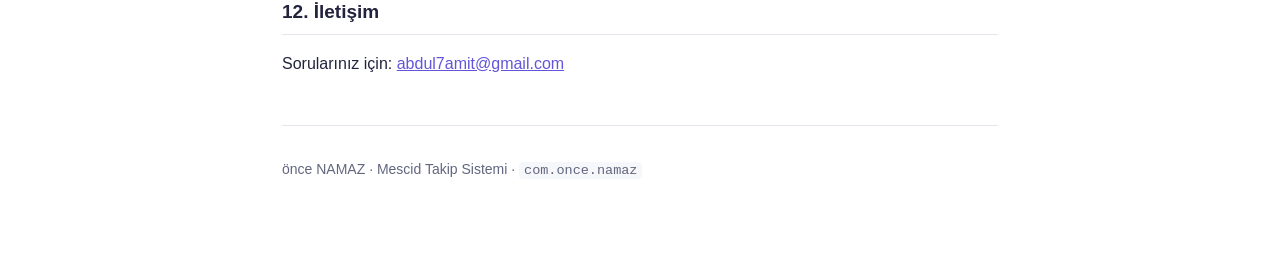
==== commit c533cefb: "Veri İşleyen Sözleşmesi yerine Kullanım Koşulları Veri sorumlusu Resul BAKIR olduğuna göre öğretmenl" ====
--- a/gizlilik.html
+++ b/gizlilik.html
@@ -19,7 +19,7 @@
 <h2>1. Veri Sorumlusu ve Veri İşleyen</h2>
 <p>Bu uygulamada <strong>Veri Sorumlusu</strong> <strong>Resul BAKIR</strong>’dır. Uygulamanın geliştiricisi, verilerin güvenli bir şekilde barındırılmasını sağlayan <strong>Veri İşleyen</strong> (altyapı sağlayıcı) statüsündedir. Okullar ve öğretmenler sisteme Veri Sorumlusu adına kayıt girer.</p>
 <p>Yasal talepleriniz (kayıt silme, bilgi alma, rızanın geri çekilmesi) için <strong>öncelikle öğrenciyi sisteme kaydeden öğretmeninizle</strong> iletişime geçmelisiniz. Teknik konulardaki taleplerinizi ise <a href="mailto:abdul7amit@gmail.com">abdul7amit@gmail.com</a> adresine iletebilirsiniz.</p>
-<p>Taraflar arasındaki sorumluluk paylaşımı <a href="veri-isleyen-sozlesmesi.html">Veri İşleyen Sözleşmesi</a>nde ayrıntılı olarak düzenlenmiştir.</p>
+<p>Sistemi kullanan öğretmen ve personelin yükümlülükleri <a href="kullanim-kosullari.html">Öğretmen / Personel Kullanım Koşulları</a>nda düzenlenmiştir.</p>
 
 <h2>2. İşlenen veriler</h2>
 <div class="scroll">
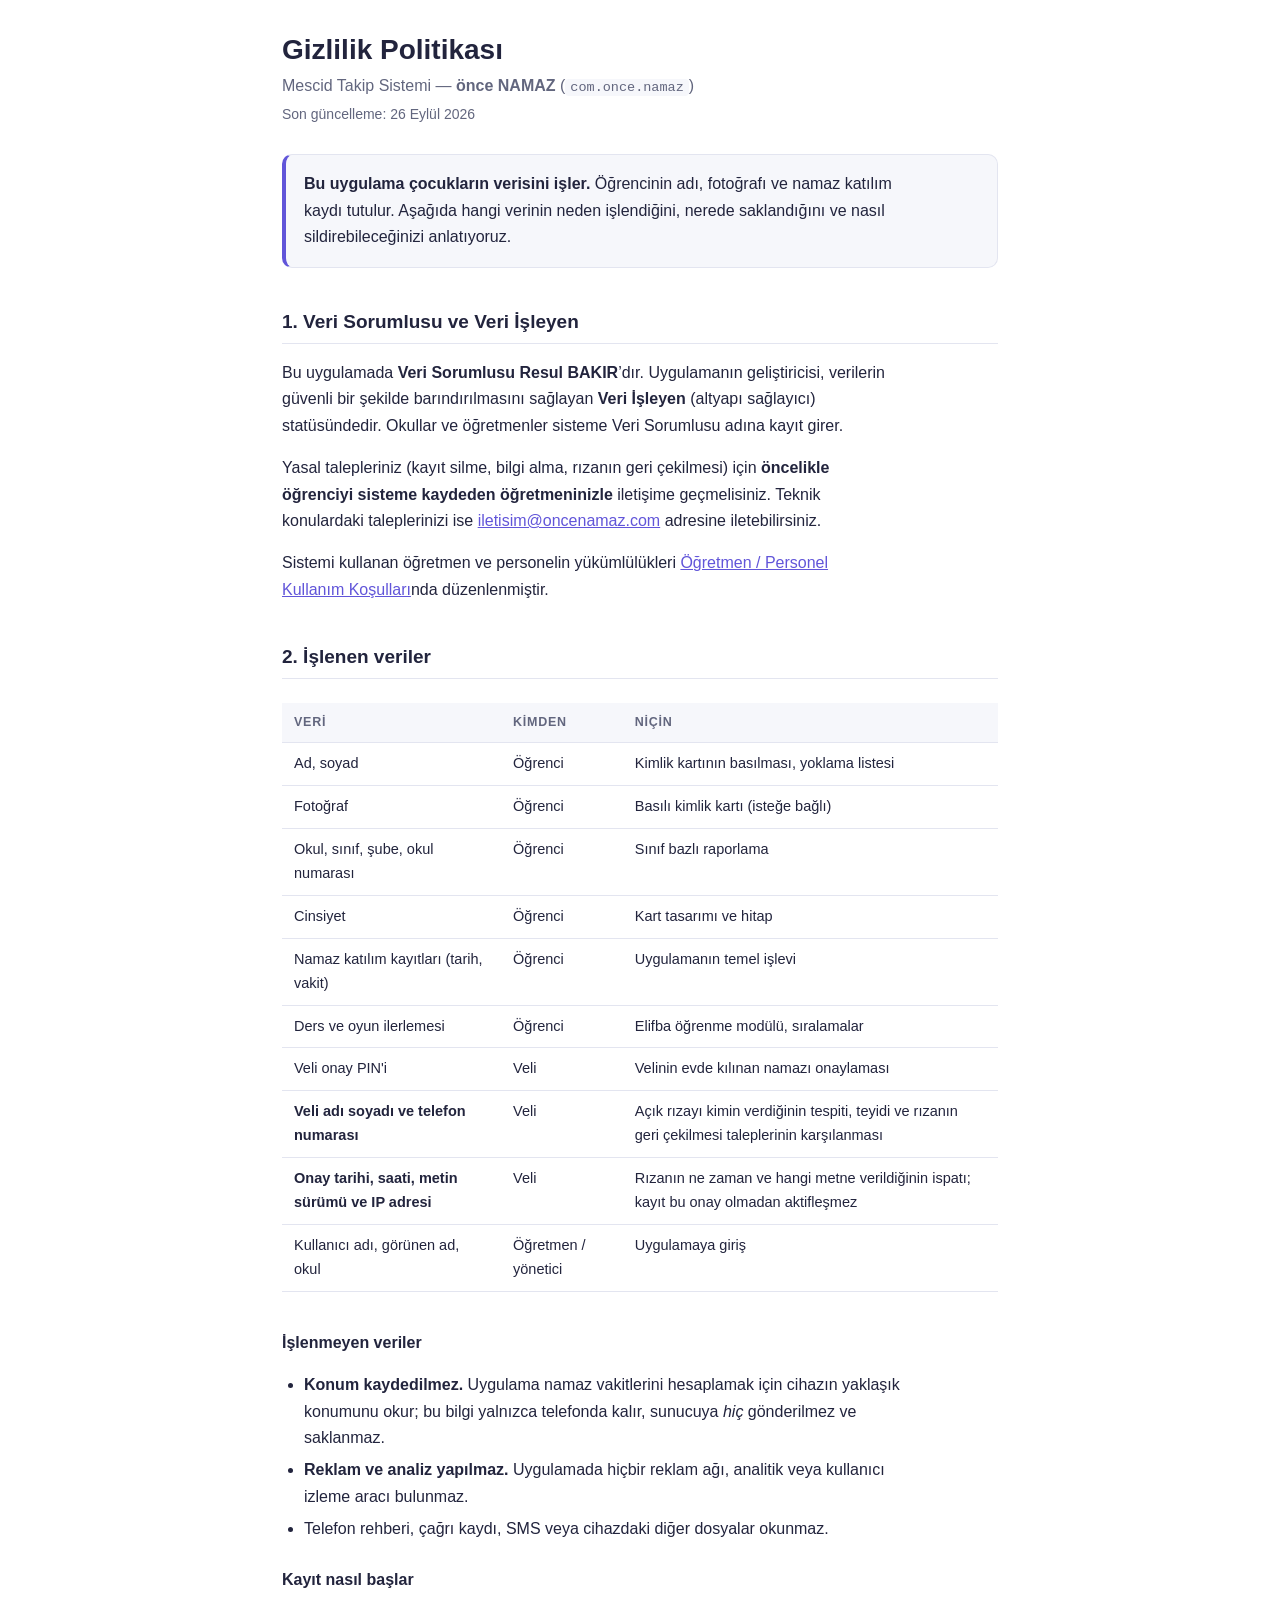
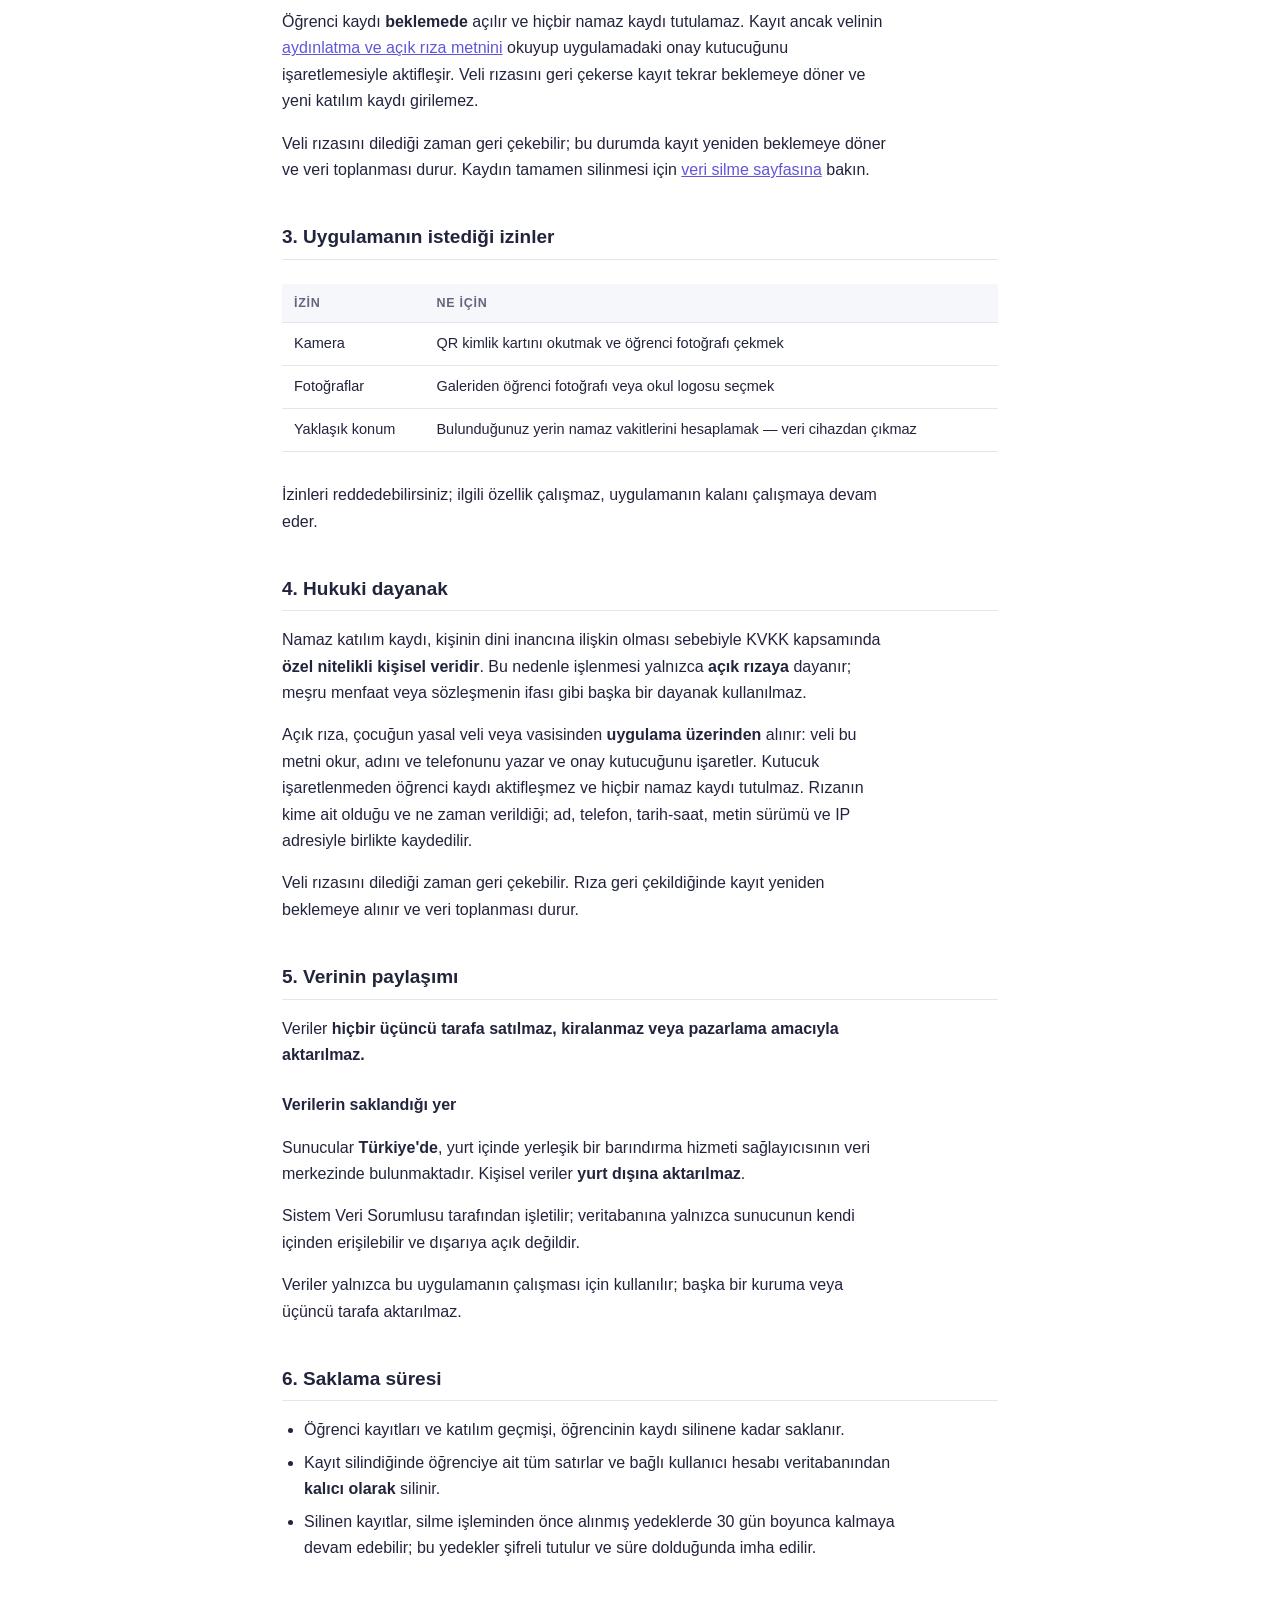
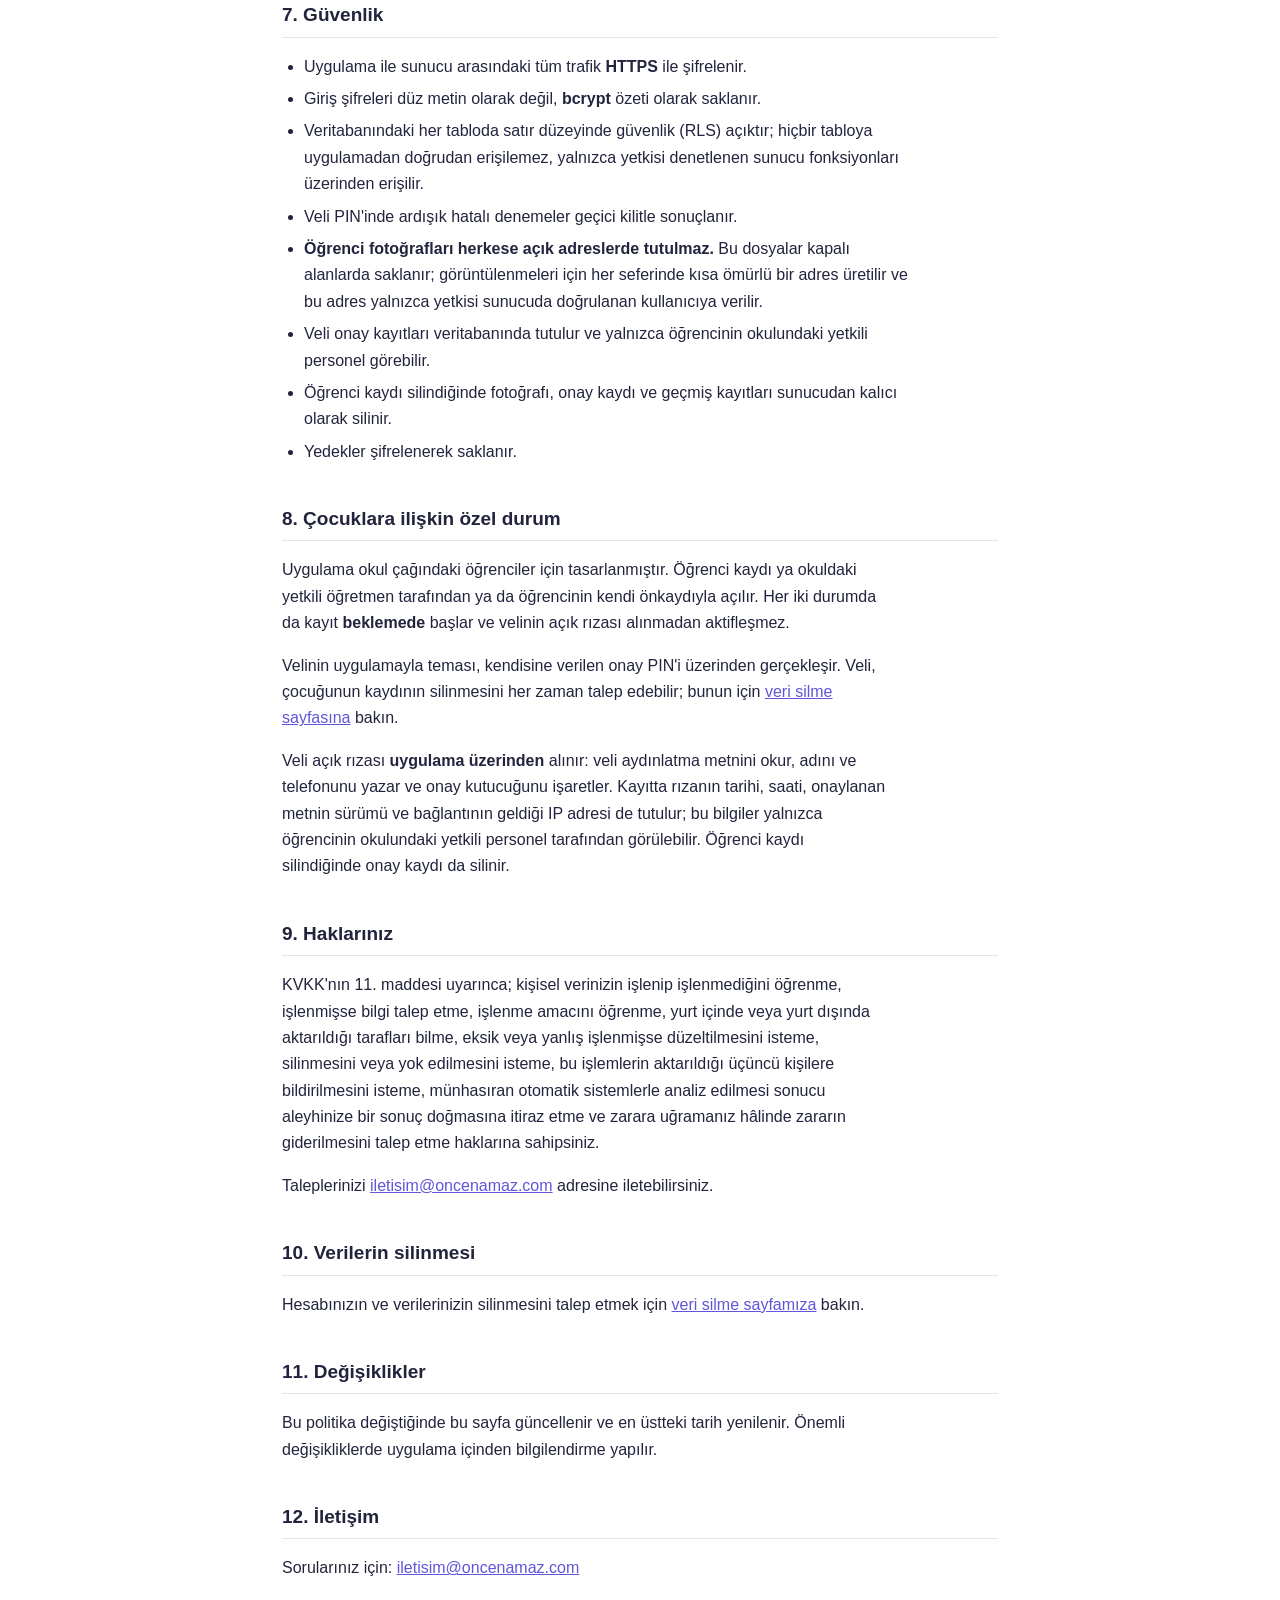
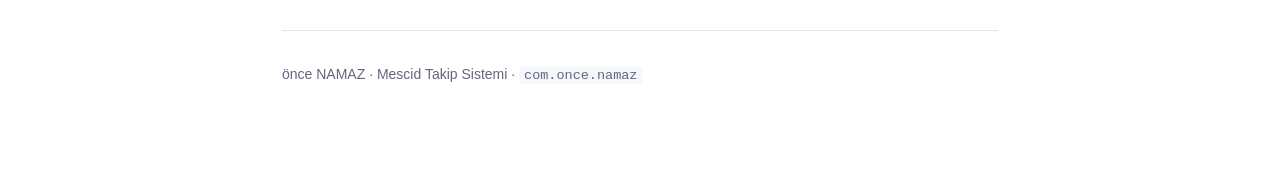
==== commit da28471a: "v4: veriler Turkiye'de, kutucukla riza, Kullanim Kosullari Yayindaki metin "Sunucular Almanya / Fran" ====
--- a/gizlilik.html
+++ b/gizlilik.html
@@ -10,7 +10,7 @@
 
 <h1>Gizlilik Politikası</h1>
 <p class="sub">Mescid Takip Sistemi — <strong>önce NAMAZ</strong> (<code>com.once.namaz</code>)</p>
-<p class="date">Son güncelleme: 19 Eylül 2026</p>
+<p class="date">Son güncelleme: 26 Eylül 2026</p>
 
 <div class="kutu">
   <p><strong>Bu uygulama çocukların verisini işler.</strong> Öğrencinin adı, fotoğrafı ve namaz katılım kaydı tutulur. Aşağıda hangi verinin neden işlendiğini, nerede saklandığını ve nasıl sildirebileceğinizi anlatıyoruz.</p>
@@ -18,7 +18,7 @@
 
 <h2>1. Veri Sorumlusu ve Veri İşleyen</h2>
 <p>Bu uygulamada <strong>Veri Sorumlusu</strong> <strong>Resul BAKIR</strong>’dır. Uygulamanın geliştiricisi, verilerin güvenli bir şekilde barındırılmasını sağlayan <strong>Veri İşleyen</strong> (altyapı sağlayıcı) statüsündedir. Okullar ve öğretmenler sisteme Veri Sorumlusu adına kayıt girer.</p>
-<p>Yasal talepleriniz (kayıt silme, bilgi alma, rızanın geri çekilmesi) için <strong>öncelikle öğrenciyi sisteme kaydeden öğretmeninizle</strong> iletişime geçmelisiniz. Teknik konulardaki taleplerinizi ise <a href="mailto:abdul7amit@gmail.com">abdul7amit@gmail.com</a> adresine iletebilirsiniz.</p>
+<p>Yasal talepleriniz (kayıt silme, bilgi alma, rızanın geri çekilmesi) için <strong>öncelikle öğrenciyi sisteme kaydeden öğretmeninizle</strong> iletişime geçmelisiniz. Teknik konulardaki taleplerinizi ise <a href="mailto:iletisim@oncenamaz.com">iletisim@oncenamaz.com</a> adresine iletebilirsiniz.</p>
 <p>Sistemi kullanan öğretmen ve personelin yükümlülükleri <a href="kullanim-kosullari.html">Öğretmen / Personel Kullanım Koşulları</a>nda düzenlenmiştir.</p>
 
 <h2>2. İşlenen veriler</h2>
@@ -79,21 +79,20 @@
 
 <h2>5. Verinin paylaşımı</h2>
 <p>Veriler <strong>hiçbir üçüncü tarafa satılmaz, kiralanmaz veya pazarlama amacıyla aktarılmaz.</strong></p>
-<p>Verilerin barındırılması için Supabase Inc. tarafından işletilen altyapı kullanılır. Supabase yalnızca barındırma hizmeti verir; veriyi kendi amaçları için kullanmaz.</p>
-
-<h3>Yurt dışında saklama</h3>
-<p>Sunucular <strong>Almanya / Frankfurt</strong>'ta (Amazon Web Services, <code>eu-central-1</code> bölgesi) bulunmaktadır. Bu, kişisel verilerin yurt dışına aktarılması anlamına gelir.</p>
-<p>Yurt dışına aktarımın hukuki dayanağı <strong>açık rızadır</strong>. Veliden
-alınan açık rıza metninde, verilerin uygulamanın güvenli çalışması amacıyla AB
-standartlarındaki Almanya sunucularında barındırıldığı açıkça belirtilir.</p>
-<p>Veriler yalnızca bu uygulamanın çalışması için kullanılır; başka bir ülkeye,
-kuruma veya üçüncü tarafa aktarılmaz.</p>
+<h3>Verilerin saklandığı yer</h3>
+<p>Sunucular <strong>Türkiye'de</strong>, yurt içinde yerleşik bir barındırma
+hizmeti sağlayıcısının veri merkezinde bulunmaktadır. Kişisel veriler
+<strong>yurt dışına aktarılmaz</strong>.</p>
+<p>Sistem Veri Sorumlusu tarafından işletilir; veritabanına yalnızca sunucunun
+kendi içinden erişilebilir ve dışarıya açık değildir.</p>
+<p>Veriler yalnızca bu uygulamanın çalışması için kullanılır; başka bir kuruma
+veya üçüncü tarafa aktarılmaz.</p>
 
 <h2>6. Saklama süresi</h2>
 <ul>
   <li>Öğrenci kayıtları ve katılım geçmişi, öğrencinin kaydı silinene kadar saklanır.</li>
   <li>Kayıt silindiğinde öğrenciye ait tüm satırlar ve bağlı kullanıcı hesabı veritabanından <strong>kalıcı olarak</strong> silinir.</li>
-  <li>Silinen kayıtlar, silme işleminden önce alınmış yedeklerde 90 gün boyunca kalmaya devam edebilir; bu yedekler şifreli tutulur ve süre dolduğunda imha edilir.</li>
+  <li>Silinen kayıtlar, silme işleminden önce alınmış yedeklerde 30 gün boyunca kalmaya devam edebilir; bu yedekler şifreli tutulur ve süre dolduğunda imha edilir.</li>
 </ul>
 
 <h2>7. Güvenlik</h2>
@@ -121,7 +120,7 @@
 
 <h2>9. Haklarınız</h2>
 <p>KVKK'nın 11. maddesi uyarınca; kişisel verinizin işlenip işlenmediğini öğrenme, işlenmişse bilgi talep etme, işlenme amacını öğrenme, yurt içinde veya yurt dışında aktarıldığı tarafları bilme, eksik veya yanlış işlenmişse düzeltilmesini isteme, silinmesini veya yok edilmesini isteme, bu işlemlerin aktarıldığı üçüncü kişilere bildirilmesini isteme, münhasıran otomatik sistemlerle analiz edilmesi sonucu aleyhinize bir sonuç doğmasına itiraz etme ve zarara uğramanız hâlinde zararın giderilmesini talep etme haklarına sahipsiniz.</p>
-<p>Taleplerinizi <a href="mailto:abdul7amit@gmail.com">abdul7amit@gmail.com</a> adresine iletebilirsiniz.</p>
+<p>Taleplerinizi <a href="mailto:iletisim@oncenamaz.com">iletisim@oncenamaz.com</a> adresine iletebilirsiniz.</p>
 
 <h2>10. Verilerin silinmesi</h2>
 <p>Hesabınızın ve verilerinizin silinmesini talep etmek için <a href="veri-silme.html">veri silme sayfamıza</a> bakın.</p>
@@ -130,7 +129,7 @@
 <p>Bu politika değiştiğinde bu sayfa güncellenir ve en üstteki tarih yenilenir. Önemli değişikliklerde uygulama içinden bilgilendirme yapılır.</p>
 
 <h2>12. İletişim</h2>
-<p>Sorularınız için: <a href="mailto:abdul7amit@gmail.com">abdul7amit@gmail.com</a></p>
+<p>Sorularınız için: <a href="mailto:iletisim@oncenamaz.com">iletisim@oncenamaz.com</a></p>
 
 <footer>
   <p>önce NAMAZ · Mescid Takip Sistemi · <code>com.once.namaz</code></p>
